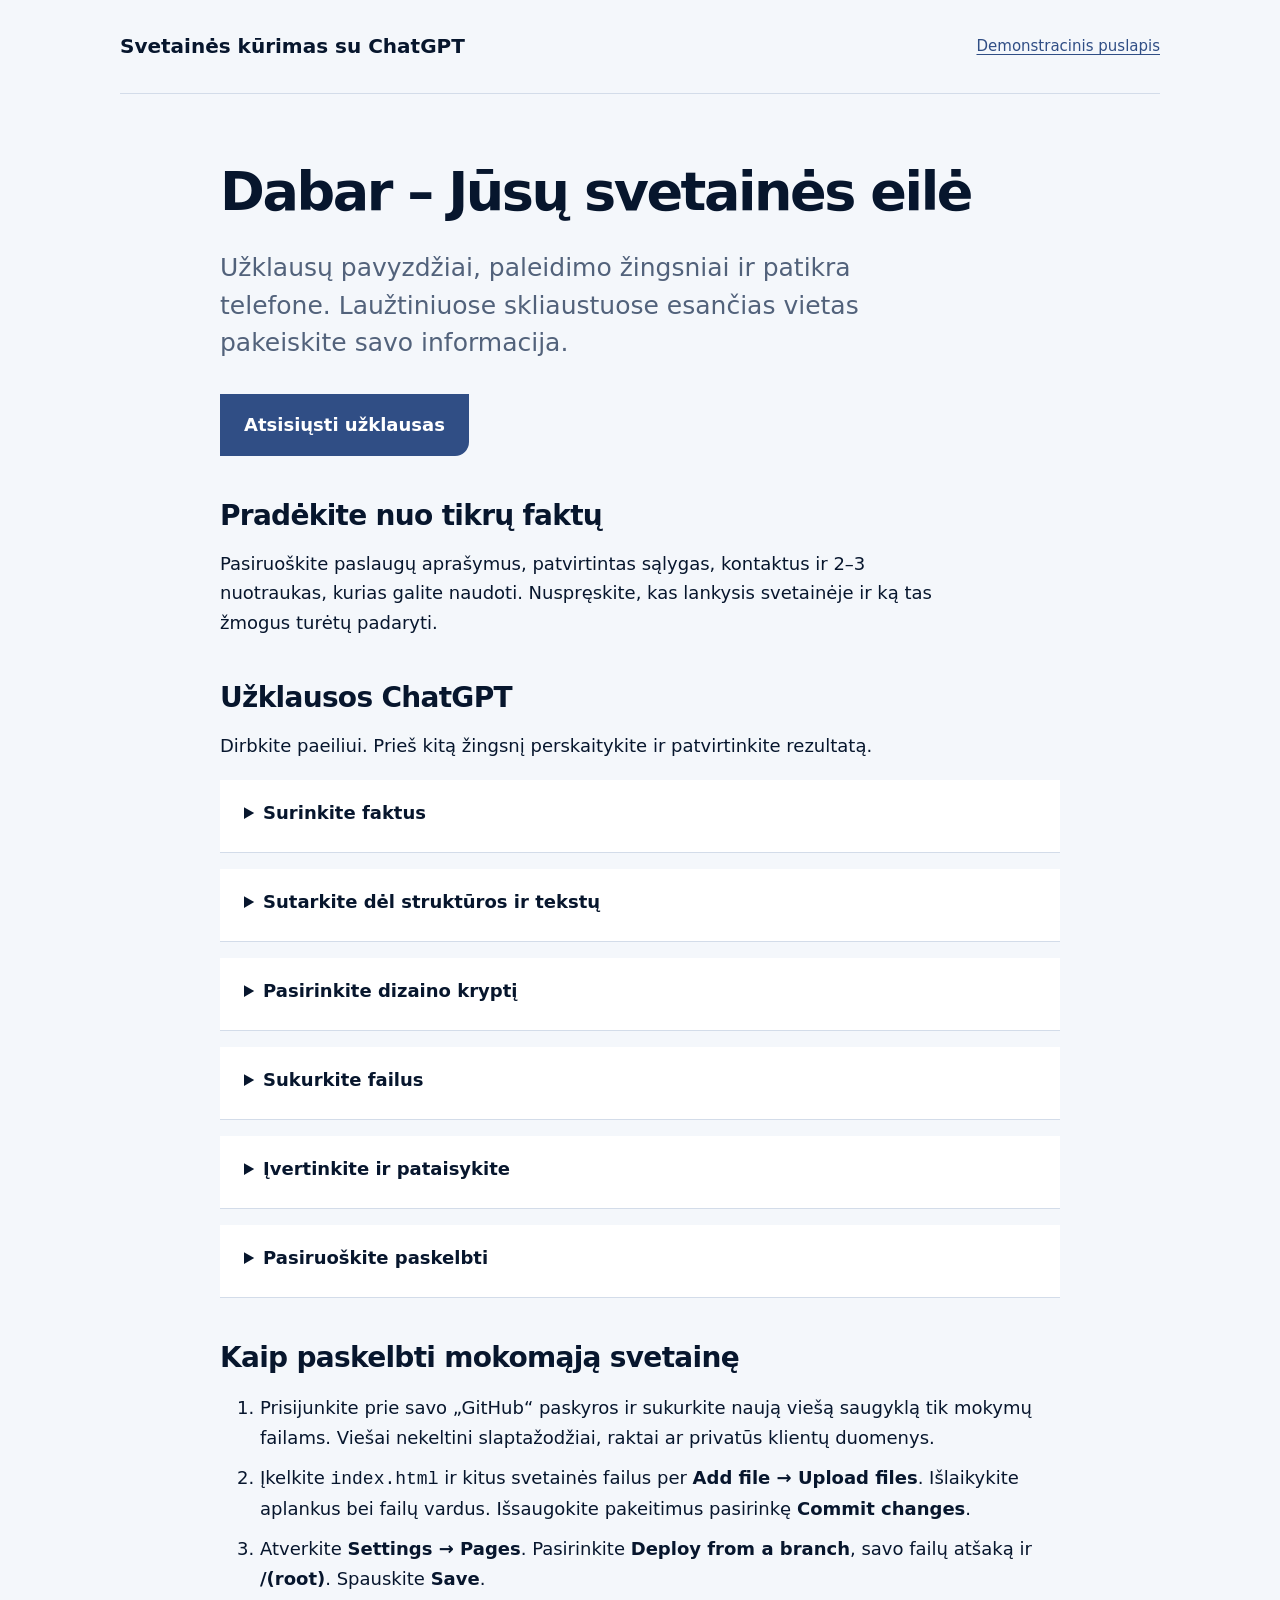
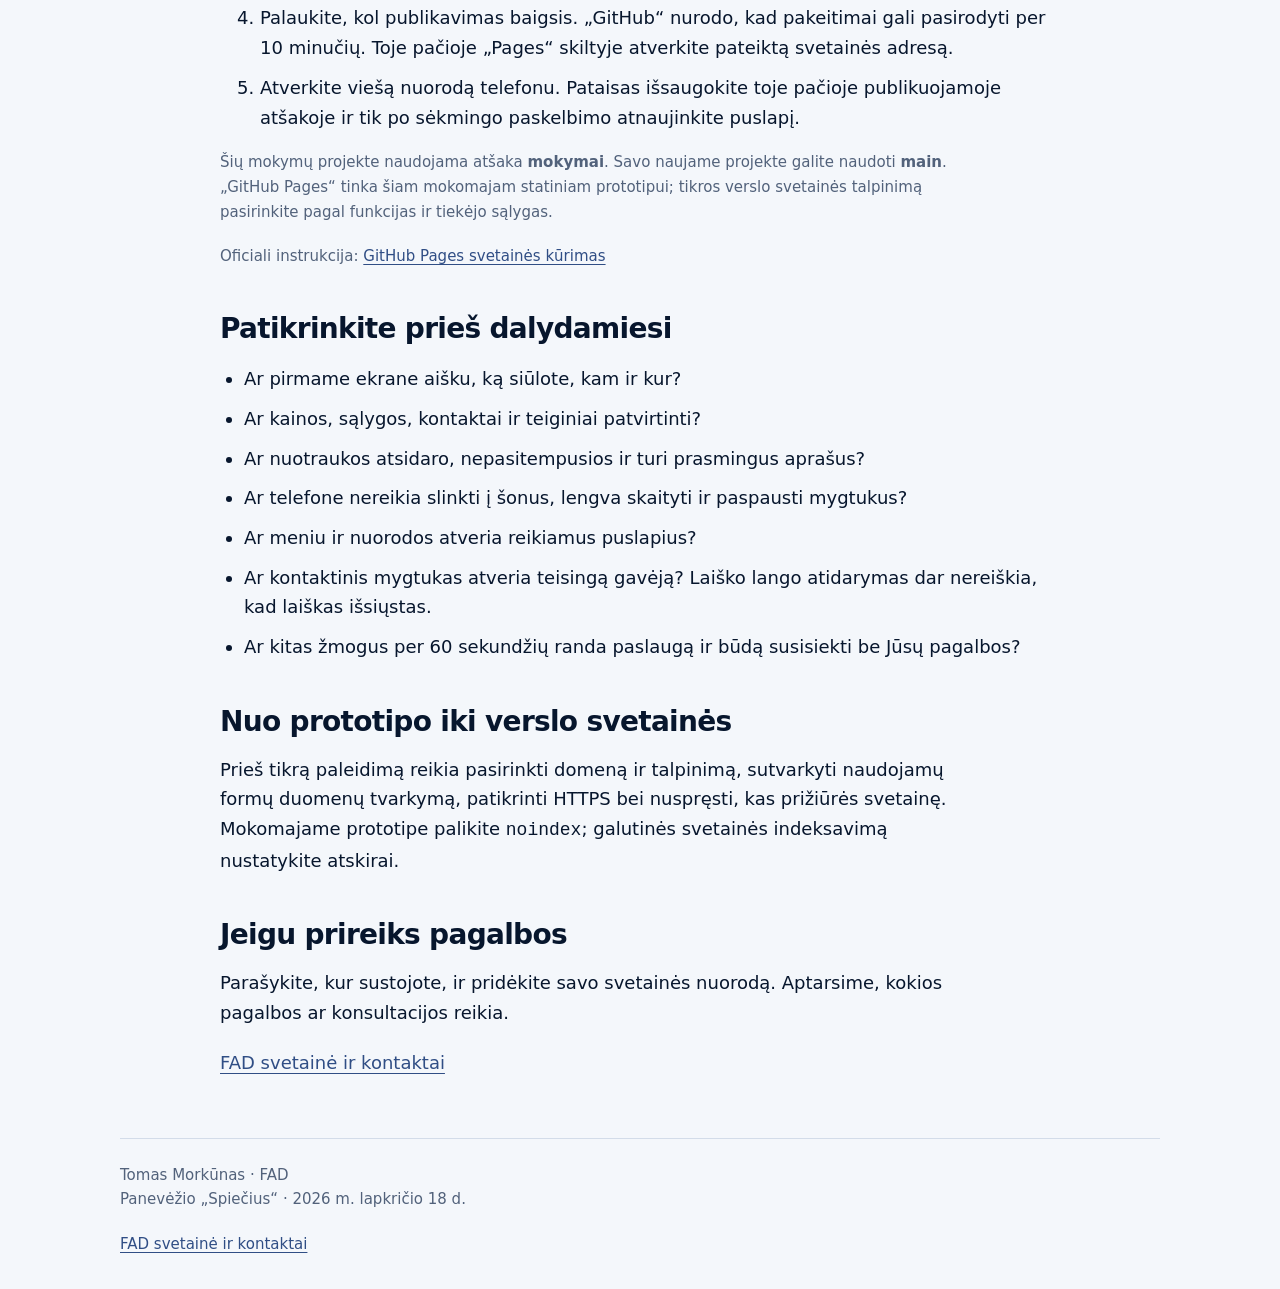
==== medziaga.html @ 21705e59 "Paruošti mokymų pradžios puslapį ir dalyvių paruoštukus" ====
<!doctype html>
<html lang="lt"><head><meta charset="utf-8"><meta name="viewport" content="width=device-width,initial-scale=1"><meta name="robots" content="noindex,nofollow"><title>Instrukcija ir paruoštukai | Svetainė su ChatGPT</title><meta name="description" content="Svetainės kūrimo su ChatGPT mokymų demonstracija ir praktiniai paruoštukai. Tomas Morkūnas, Panevėžio Spiečius, 2026-11-18."><style>:root{color-scheme:light;--ink:#07162d;--blue:#304e85;--muted:#52627b;--paper:#f4f7fb}*{box-sizing:border-box}body{margin:0;color:var(--ink);background:var(--paper);font-family:Inter,system-ui,-apple-system,"Segoe UI",sans-serif;font-size:18px;line-height:1.65}a{color:var(--blue);text-underline-offset:.2em}a:hover{text-decoration-thickness:2px}a:focus-visible,button:focus-visible,summary:focus-visible{outline:3px solid #304e85;outline-offset:5px}header,main,footer{width:min(100% - 40px,1040px);margin:auto}header{padding:30px 0;display:flex;justify-content:space-between;gap:20px;align-items:center;border-bottom:1px solid #d3dce9}header strong{font-size:20px}header a{font-size:15px}main{padding:68px 0 60px}h1{font-size:clamp(38px,6vw,68px);line-height:1.1;letter-spacing:-.045em;max-width:850px;margin:0 0 28px}h2{font-size:28px;line-height:1.25;letter-spacing:-.025em;margin:42px 0 16px}h3{font-size:21px;line-height:1.35}p{max-width:740px;margin:0 0 20px}.lead{font-size:clamp(20px,2.4vw,25px);line-height:1.5;color:var(--muted);max-width:740px}.actions{display:flex;flex-wrap:wrap;gap:16px;align-items:center;margin:32px 0}.button,button{display:inline-block;padding:14px 22px;border:2px solid var(--blue);border-radius:0 0 14px 0;background:var(--blue);color:white;text-decoration:none;font:inherit;font-weight:650;cursor:pointer;min-height:48px}.button:hover,button:hover{background:#233c6b;border-color:#233c6b}.secondary{background:transparent;color:var(--blue)}.secondary:hover{color:white}.note{font-size:15px;color:var(--muted)}.workarea{margin:48px 0 0;padding:28px 32px;background:white;border-radius:24px 0 24px 0}.workarea h2{margin-top:0}.workarea p:last-child{margin-bottom:0}footer{border-top:1px solid #d3dce9;padding:24px 0 36px;font-size:15px;color:var(--muted)}.guide{max-width:840px}.guide h1{font-size:clamp(36px,5vw,54px)}details{background:white;margin:16px 0;padding:18px 24px;border-bottom:1px solid #d3dce9}summary{font-weight:700;cursor:pointer;min-height:36px}details p{margin-top:18px}pre{white-space:pre-wrap;overflow-wrap:anywhere;font:16px/1.65 Inter,system-ui,sans-serif;background:var(--paper);padding:20px;margin-bottom:8px}li{margin-bottom:10px}code{overflow-wrap:anywhere}.checklist{padding-left:24px}nav{display:flex;gap:20px;flex-wrap:wrap}@media(max-width:600px){header{padding:20px 0;align-items:flex-start}header strong{font-size:17px}header a{font-size:14px}main{padding:44px 0}h1{letter-spacing:-.035em}.actions{align-items:stretch;flex-direction:column}.button,button{text-align:center;width:100%}.workarea{padding:24px}details{padding:18px}pre{padding:14px;font-size:15px}}@media print{header,.actions,footer{display:none}body{background:white;color:black}main{padding:0}details{break-inside:avoid}details>*{display:block!important}h1{font-size:28pt}.note{font-size:10pt}}</style></head><body><header><strong>Svetainės kūrimas su ChatGPT</strong><a href="./">Demonstracinis puslapis</a></header><main class="guide"><h1>Dabar – Jūsų svetainės eilė</h1><p class="lead">Užklausų pavyzdžiai, paleidimo žingsniai ir patikra telefone. Laužtiniuose skliaustuose esančias vietas pakeiskite savo informacija.</p><div class="actions"><a class="button" href="paruostukai.txt" download="svetaines-paruostukai.txt">Atsisiųsti užklausas</a></div><h2>Pradėkite nuo tikrų faktų</h2><p>Pasiruoškite paslaugų aprašymus, patvirtintas sąlygas, kontaktus ir 2–3 nuotraukas, kurias galite naudoti. Nuspręskite, kas lankysis svetainėje ir ką tas žmogus turėtų padaryti.</p><h2>Užklausos ChatGPT</h2><p>Dirbkite paeiliui. Prieš kitą žingsnį perskaitykite ir patvirtinkite rezultatą.</p><details><summary>Surinkite faktus</summary><pre>Padėk paruošti svetainę mano verslui. Veikla: [įrašykite]. Lankytojas: [kas ieško ir ko jam reikia]. Norimas veiksmas: [užklausa, skambutis ar kitas veiksmas]. Pridedu turimą informaciją ir nuotraukas.
Pirmiausia susistemink patvirtintus faktus, trūkstamą informaciją ir klausimus man. Nekurk kainų, atsiliepimų, skaičių ar paslaugų, kurių nepatvirtinau. Kol kas nekoduok.</pre></details><details><summary>Sutarkite dėl struktūros ir tekstų</summary><pre>Pagal patvirtintus faktus pasiūlyk [vieno arba dviejų] puslapių struktūrą. Kiekvienam blokui parašyk, į kokį lankytojo klausimą jis atsako. Paruošk trumpas antraštes, aprašymus ir vieną aiškų pagrindinį veiksmą. Atskirai surašyk, ką turiu patikslinti. Kol kas nekoduok.</pre></details><details><summary>Pasirinkite dizaino kryptį</summary><pre>Pasiūlyk dvi aiškiai skirtingas dizaino kryptis pagal patvirtintą turinį ir mano nuotraukas. Aprašyk šriftą, spalvas, pirmą ekraną ir vaizdą telefone. Venk dekoratyvių 01/02/03, bereikalingų užrašų virš antraščių, kapsulių, rodyklių mygtukuose ir vienodų kortelių. Numeruok tik tikrą veiksmų seką. Pasiūlyk, kuri kryptis labiau tinka lankytojui, ir paaiškink kodėl. Kol kas nekoduok.</pre></details><details><summary>Sukurkite failus</summary><pre>Dizaino kryptį [A arba B] patvirtinu. Sukurk svetainę lietuviškai pagal patvirtintus faktus, tekstus ir dizainą. Naudok paprastą HTML, CSS ir tik būtiną JavaScript, be React, npm ar surinkimo įrankių.
Pateik index.html [ir sales.html, jei reikia antro puslapio]. Stilius laikyk HTML viduje, nuotraukas – images aplanke. Naudok santykines nuorodas, kad svetainė veiktų ir GitHub Pages projekto poaplankyje. Išlaikyk nuotraukų proporcijas, įdėk prasmingus alt tekstus ir mobilų išdėstymą.
Kontaktui naudok tik mano patvirtintą el. pašto adresą arba telefoną. Jei nėra veikiančios formos apdorojimo paslaugos, nedėk tariamai veikiančios formos. Tai mokomasis prototipas: pridėk noindex žymą. Pateik visus reikalingus failus.</pre></details><details><summary>Įvertinkite ir pataisykite</summary><pre>Įvertink svetainę mano kliento akimis. Nurodyk, ką iš tikrųjų galėjai peržiūrėti ar patikrinti. Įvertink pasiūlymo aiškumą, teksto skaitomumą, tikrus pasitikėjimo įrodymus, kontaktą ir vaizdą telefone. Pateik iki 3 svarbiausių pataisų, paaiškink, kodėl jų reikia. Mano pastabos: [įrašykite].
Patvirtinta pataisa: [konkreti vieta ir pakeitimas]. Pakeisk tik ją, išsaugok likusį patvirtintą turinį. Parašyk, kaip rezultatą patikrinti.</pre></details><details><summary>Pasiruoškite paskelbti</summary><pre>Patikrink paruoštų failų struktūrą prieš GitHub Pages publikavimą: index.html turi būti šaknyje, keliai turi būti santykiniai, failų vardų didžiosios ir mažosios raidės turi sutapti. Išvardyk, kuriuos failus įkelti ir ką patikrinti viešu adresu. Nerašyk, kad publikavimas pavyko, jei jo negalėjai patikrinti.</pre></details><h2>Kaip paskelbti mokomąją svetainę</h2><ol><li>Prisijunkite prie savo „GitHub“ paskyros ir sukurkite naują viešą saugyklą tik mokymų failams. Viešai nekeltini slaptažodžiai, raktai ar privatūs klientų duomenys.</li><li>Įkelkite <code>index.html</code> ir kitus svetainės failus per <strong>Add file → Upload files</strong>. Išlaikykite aplankus bei failų vardus. Išsaugokite pakeitimus pasirinkę <strong>Commit changes</strong>.</li><li>Atverkite <strong>Settings → Pages</strong>. Pasirinkite <strong>Deploy from a branch</strong>, savo failų atšaką ir <strong>/(root)</strong>. Spauskite <strong>Save</strong>.</li><li>Palaukite, kol publikavimas baigsis. „GitHub“ nurodo, kad pakeitimai gali pasirodyti per 10 minučių. Toje pačioje „Pages“ skiltyje atverkite pateiktą svetainės adresą.</li><li>Atverkite viešą nuorodą telefonu. Pataisas išsaugokite toje pačioje publikuojamoje atšakoje ir tik po sėkmingo paskelbimo atnaujinkite puslapį.</li></ol><p class="note">Šių mokymų projekte naudojama atšaka <strong>mokymai</strong>. Savo naujame projekte galite naudoti <strong>main</strong>. „GitHub Pages“ tinka šiam mokomajam statiniam prototipui; tikros verslo svetainės talpinimą pasirinkite pagal funkcijas ir tiekėjo sąlygas.</p><p class="note">Oficiali instrukcija: <a href="https://docs.github.com/en/pages/getting-started-with-github-pages/creating-a-github-pages-site">GitHub Pages svetainės kūrimas</a></p><h2>Patikrinkite prieš dalydamiesi</h2><ul class="checklist"><li>Ar pirmame ekrane aišku, ką siūlote, kam ir kur?</li><li>Ar kainos, sąlygos, kontaktai ir teiginiai patvirtinti?</li><li>Ar nuotraukos atsidaro, nepasitempusios ir turi prasmingus aprašus?</li><li>Ar telefone nereikia slinkti į šonus, lengva skaityti ir paspausti mygtukus?</li><li>Ar meniu ir nuorodos atveria reikiamus puslapius?</li><li>Ar kontaktinis mygtukas atveria teisingą gavėją? Laiško lango atidarymas dar nereiškia, kad laiškas išsiųstas.</li><li>Ar kitas žmogus per 60 sekundžių randa paslaugą ir būdą susisiekti be Jūsų pagalbos?</li></ul><h2>Nuo prototipo iki verslo svetainės</h2><p>Prieš tikrą paleidimą reikia pasirinkti domeną ir talpinimą, sutvarkyti naudojamų formų duomenų tvarkymą, patikrinti HTTPS bei nuspręsti, kas prižiūrės svetainę. Mokomajame prototipe palikite <code>noindex</code>; galutinės svetainės indeksavimą nustatykite atskirai.</p><h2>Jeigu prireiks pagalbos</h2><p>Parašykite, kur sustojote, ir pridėkite savo svetainės nuorodą. Aptarsime, kokios pagalbos ar konsultacijos reikia.</p><a href="https://www.fad.lt/">FAD svetainė ir kontaktai</a></main><footer><p>Tomas Morkūnas · FAD<br>Panevėžio „Spiečius“ · 2026 m. lapkričio 18 d.</p><a href="https://www.fad.lt/">FAD svetainė ir kontaktai</a></footer></body></html>
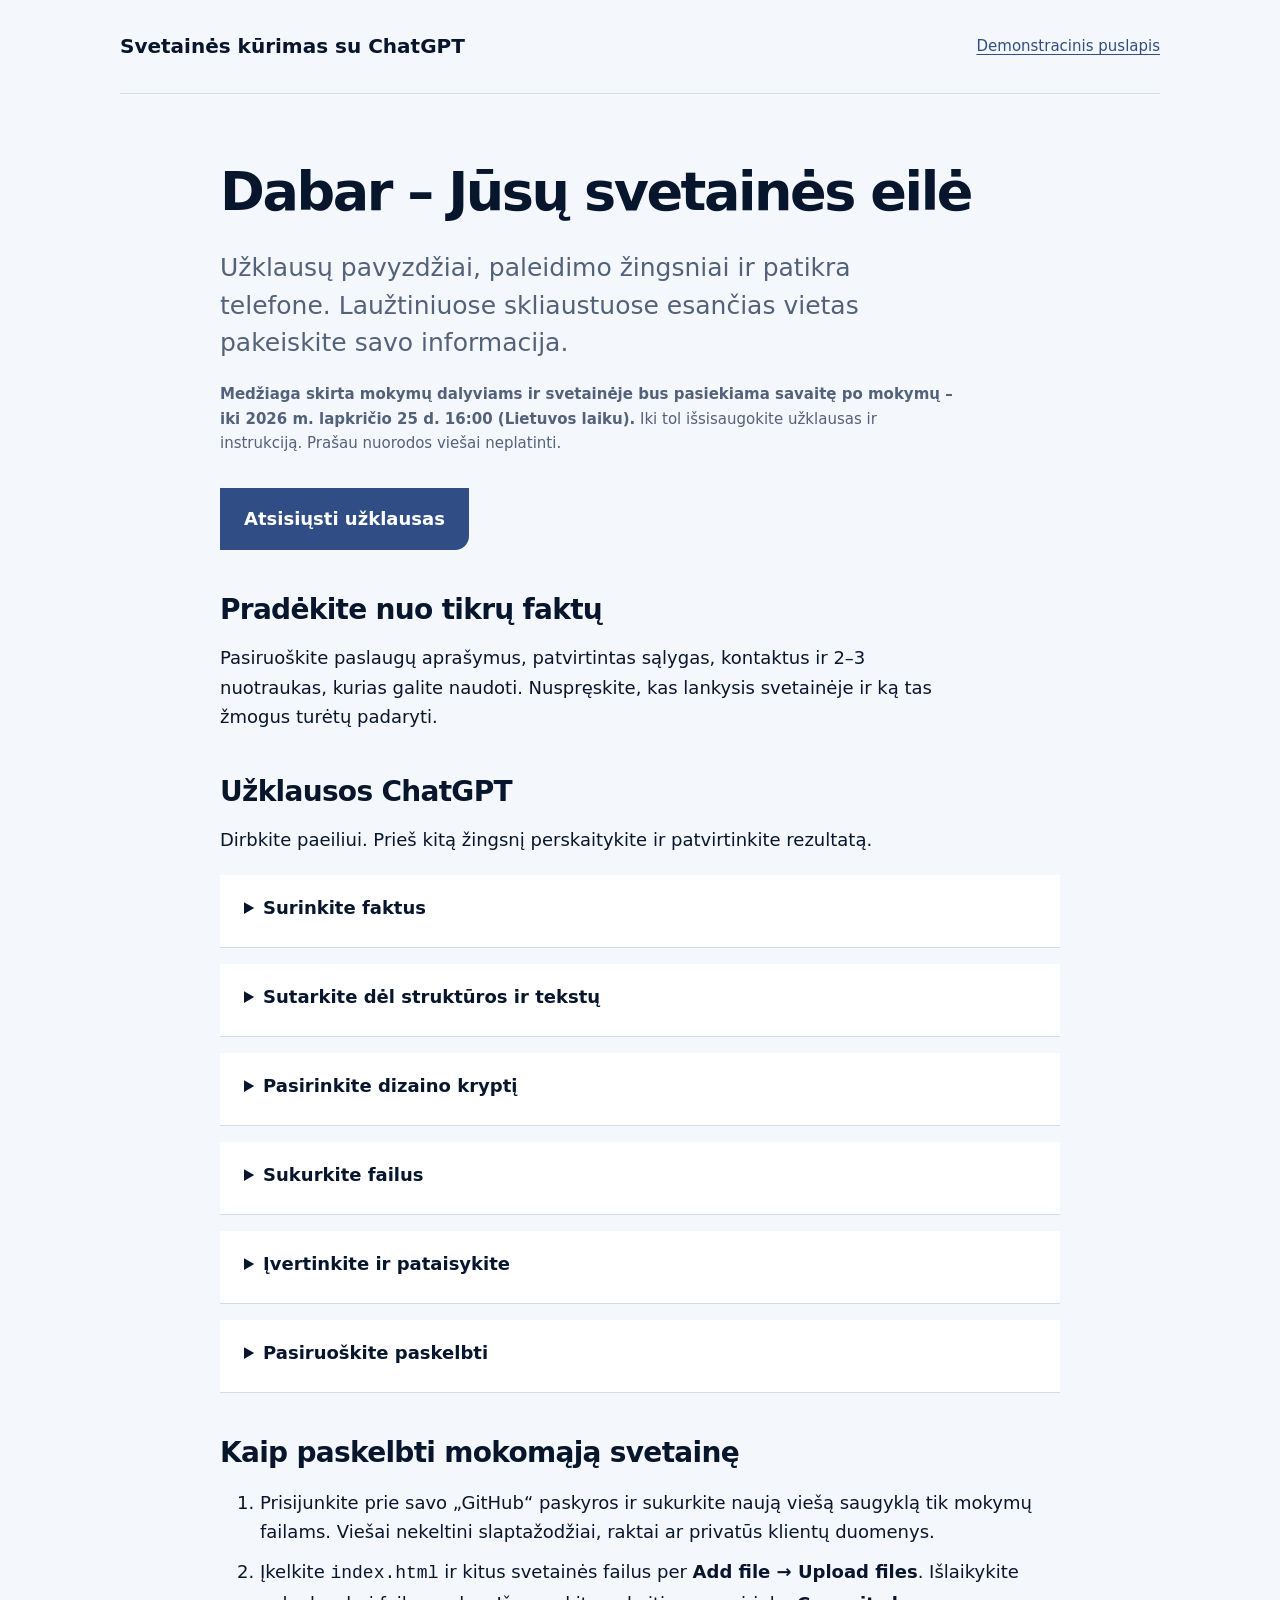
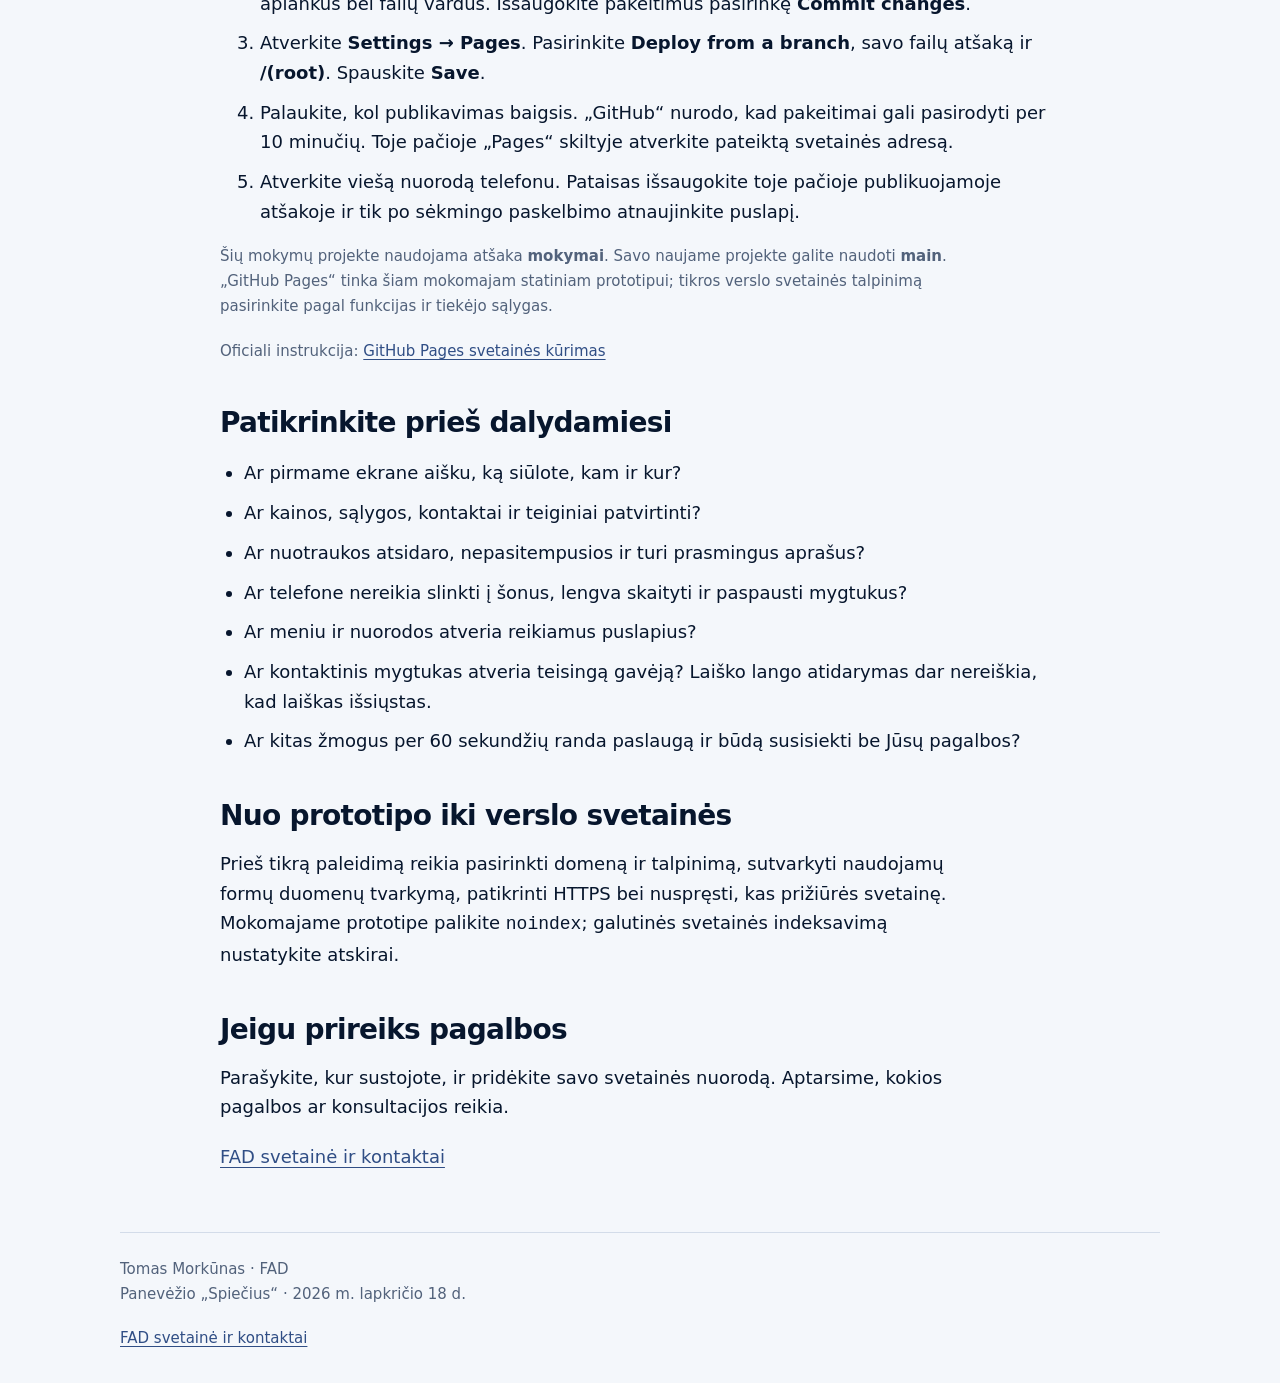
==== commit 27e73b23: "Paslėpti medžiagos nuorodas ir nurodyti savaitės pasiekiamumo terminą" ====
--- a/medziaga.html
+++ b/medziaga.html
@@ -1,5 +1,5 @@
 <!doctype html>
-<html lang="lt"><head><meta charset="utf-8"><meta name="viewport" content="width=device-width,initial-scale=1"><meta name="robots" content="noindex,nofollow"><title>Instrukcija ir paruoštukai | Svetainė su ChatGPT</title><meta name="description" content="Svetainės kūrimo su ChatGPT mokymų demonstracija ir praktiniai paruoštukai. Tomas Morkūnas, Panevėžio Spiečius, 2026-11-18."><style>:root{color-scheme:light;--ink:#07162d;--blue:#304e85;--muted:#52627b;--paper:#f4f7fb}*{box-sizing:border-box}body{margin:0;color:var(--ink);background:var(--paper);font-family:Inter,system-ui,-apple-system,"Segoe UI",sans-serif;font-size:18px;line-height:1.65}a{color:var(--blue);text-underline-offset:.2em}a:hover{text-decoration-thickness:2px}a:focus-visible,button:focus-visible,summary:focus-visible{outline:3px solid #304e85;outline-offset:5px}header,main,footer{width:min(100% - 40px,1040px);margin:auto}header{padding:30px 0;display:flex;justify-content:space-between;gap:20px;align-items:center;border-bottom:1px solid #d3dce9}header strong{font-size:20px}header a{font-size:15px}main{padding:68px 0 60px}h1{font-size:clamp(38px,6vw,68px);line-height:1.1;letter-spacing:-.045em;max-width:850px;margin:0 0 28px}h2{font-size:28px;line-height:1.25;letter-spacing:-.025em;margin:42px 0 16px}h3{font-size:21px;line-height:1.35}p{max-width:740px;margin:0 0 20px}.lead{font-size:clamp(20px,2.4vw,25px);line-height:1.5;color:var(--muted);max-width:740px}.actions{display:flex;flex-wrap:wrap;gap:16px;align-items:center;margin:32px 0}.button,button{display:inline-block;padding:14px 22px;border:2px solid var(--blue);border-radius:0 0 14px 0;background:var(--blue);color:white;text-decoration:none;font:inherit;font-weight:650;cursor:pointer;min-height:48px}.button:hover,button:hover{background:#233c6b;border-color:#233c6b}.secondary{background:transparent;color:var(--blue)}.secondary:hover{color:white}.note{font-size:15px;color:var(--muted)}.workarea{margin:48px 0 0;padding:28px 32px;background:white;border-radius:24px 0 24px 0}.workarea h2{margin-top:0}.workarea p:last-child{margin-bottom:0}footer{border-top:1px solid #d3dce9;padding:24px 0 36px;font-size:15px;color:var(--muted)}.guide{max-width:840px}.guide h1{font-size:clamp(36px,5vw,54px)}details{background:white;margin:16px 0;padding:18px 24px;border-bottom:1px solid #d3dce9}summary{font-weight:700;cursor:pointer;min-height:36px}details p{margin-top:18px}pre{white-space:pre-wrap;overflow-wrap:anywhere;font:16px/1.65 Inter,system-ui,sans-serif;background:var(--paper);padding:20px;margin-bottom:8px}li{margin-bottom:10px}code{overflow-wrap:anywhere}.checklist{padding-left:24px}nav{display:flex;gap:20px;flex-wrap:wrap}@media(max-width:600px){header{padding:20px 0;align-items:flex-start}header strong{font-size:17px}header a{font-size:14px}main{padding:44px 0}h1{letter-spacing:-.035em}.actions{align-items:stretch;flex-direction:column}.button,button{text-align:center;width:100%}.workarea{padding:24px}details{padding:18px}pre{padding:14px;font-size:15px}}@media print{header,.actions,footer{display:none}body{background:white;color:black}main{padding:0}details{break-inside:avoid}details>*{display:block!important}h1{font-size:28pt}.note{font-size:10pt}}</style></head><body><header><strong>Svetainės kūrimas su ChatGPT</strong><a href="./">Demonstracinis puslapis</a></header><main class="guide"><h1>Dabar – Jūsų svetainės eilė</h1><p class="lead">Užklausų pavyzdžiai, paleidimo žingsniai ir patikra telefone. Laužtiniuose skliaustuose esančias vietas pakeiskite savo informacija.</p><div class="actions"><a class="button" href="paruostukai.txt" download="svetaines-paruostukai.txt">Atsisiųsti užklausas</a></div><h2>Pradėkite nuo tikrų faktų</h2><p>Pasiruoškite paslaugų aprašymus, patvirtintas sąlygas, kontaktus ir 2–3 nuotraukas, kurias galite naudoti. Nuspręskite, kas lankysis svetainėje ir ką tas žmogus turėtų padaryti.</p><h2>Užklausos ChatGPT</h2><p>Dirbkite paeiliui. Prieš kitą žingsnį perskaitykite ir patvirtinkite rezultatą.</p><details><summary>Surinkite faktus</summary><pre>Padėk paruošti svetainę mano verslui. Veikla: [įrašykite]. Lankytojas: [kas ieško ir ko jam reikia]. Norimas veiksmas: [užklausa, skambutis ar kitas veiksmas]. Pridedu turimą informaciją ir nuotraukas.
+<html lang="lt"><head><meta charset="utf-8"><meta name="viewport" content="width=device-width,initial-scale=1"><meta name="robots" content="noindex,nofollow"><title>Instrukcija ir paruoštukai | Svetainė su ChatGPT</title><meta name="description" content="Svetainės kūrimo su ChatGPT mokymų demonstracija ir praktiniai paruoštukai. Tomas Morkūnas, Panevėžio Spiečius, 2026-11-18."><style>:root{color-scheme:light;--ink:#07162d;--blue:#304e85;--muted:#52627b;--paper:#f4f7fb}*{box-sizing:border-box}body{margin:0;color:var(--ink);background:var(--paper);font-family:Inter,system-ui,-apple-system,"Segoe UI",sans-serif;font-size:18px;line-height:1.65}a{color:var(--blue);text-underline-offset:.2em}a:hover{text-decoration-thickness:2px}a:focus-visible,button:focus-visible,summary:focus-visible{outline:3px solid #304e85;outline-offset:5px}header,main,footer{width:min(100% - 40px,1040px);margin:auto}header{padding:30px 0;display:flex;justify-content:space-between;gap:20px;align-items:center;border-bottom:1px solid #d3dce9}header strong{font-size:20px}header a{font-size:15px}main{padding:68px 0 60px}h1{font-size:clamp(38px,6vw,68px);line-height:1.1;letter-spacing:-.045em;max-width:850px;margin:0 0 28px}h2{font-size:28px;line-height:1.25;letter-spacing:-.025em;margin:42px 0 16px}h3{font-size:21px;line-height:1.35}p{max-width:740px;margin:0 0 20px}.lead{font-size:clamp(20px,2.4vw,25px);line-height:1.5;color:var(--muted);max-width:740px}.actions{display:flex;flex-wrap:wrap;gap:16px;align-items:center;margin:32px 0}.button,button{display:inline-block;padding:14px 22px;border:2px solid var(--blue);border-radius:0 0 14px 0;background:var(--blue);color:white;text-decoration:none;font:inherit;font-weight:650;cursor:pointer;min-height:48px}.button:hover,button:hover{background:#233c6b;border-color:#233c6b}.secondary{background:transparent;color:var(--blue)}.secondary:hover{color:white}.note{font-size:15px;color:var(--muted)}.workarea{margin:48px 0 0;padding:28px 32px;background:white;border-radius:24px 0 24px 0}.workarea h2{margin-top:0}.workarea p:last-child{margin-bottom:0}footer{border-top:1px solid #d3dce9;padding:24px 0 36px;font-size:15px;color:var(--muted)}.guide{max-width:840px}.guide h1{font-size:clamp(36px,5vw,54px)}details{background:white;margin:16px 0;padding:18px 24px;border-bottom:1px solid #d3dce9}summary{font-weight:700;cursor:pointer;min-height:36px}details p{margin-top:18px}pre{white-space:pre-wrap;overflow-wrap:anywhere;font:16px/1.65 Inter,system-ui,sans-serif;background:var(--paper);padding:20px;margin-bottom:8px}li{margin-bottom:10px}code{overflow-wrap:anywhere}.checklist{padding-left:24px}nav{display:flex;gap:20px;flex-wrap:wrap}@media(max-width:600px){header{padding:20px 0;align-items:flex-start}header strong{font-size:17px}header a{font-size:14px}main{padding:44px 0}h1{letter-spacing:-.035em}.actions{align-items:stretch;flex-direction:column}.button,button{text-align:center;width:100%}.workarea{padding:24px}details{padding:18px}pre{padding:14px;font-size:15px}}@media print{header,.actions,footer{display:none}body{background:white;color:black}main{padding:0}details{break-inside:avoid}details>*{display:block!important}h1{font-size:28pt}.note{font-size:10pt}}</style></head><body><header><strong>Svetainės kūrimas su ChatGPT</strong><a href="./">Demonstracinis puslapis</a></header><main class="guide"><h1>Dabar – Jūsų svetainės eilė</h1><p class="lead">Užklausų pavyzdžiai, paleidimo žingsniai ir patikra telefone. Laužtiniuose skliaustuose esančias vietas pakeiskite savo informacija.</p><p class="note"><strong>Medžiaga skirta mokymų dalyviams ir svetainėje bus pasiekiama savaitę po mokymų – iki 2026 m. lapkričio 25 d. 16:00 (Lietuvos laiku).</strong> Iki tol išsisaugokite užklausas ir instrukciją. Prašau nuorodos viešai neplatinti.</p><div class="actions"><a class="button" href="paruostukai.txt" download="svetaines-paruostukai.txt">Atsisiųsti užklausas</a></div><h2>Pradėkite nuo tikrų faktų</h2><p>Pasiruoškite paslaugų aprašymus, patvirtintas sąlygas, kontaktus ir 2–3 nuotraukas, kurias galite naudoti. Nuspręskite, kas lankysis svetainėje ir ką tas žmogus turėtų padaryti.</p><h2>Užklausos ChatGPT</h2><p>Dirbkite paeiliui. Prieš kitą žingsnį perskaitykite ir patvirtinkite rezultatą.</p><details><summary>Surinkite faktus</summary><pre>Padėk paruošti svetainę mano verslui. Veikla: [įrašykite]. Lankytojas: [kas ieško ir ko jam reikia]. Norimas veiksmas: [užklausa, skambutis ar kitas veiksmas]. Pridedu turimą informaciją ir nuotraukas.
 Pirmiausia susistemink patvirtintus faktus, trūkstamą informaciją ir klausimus man. Nekurk kainų, atsiliepimų, skaičių ar paslaugų, kurių nepatvirtinau. Kol kas nekoduok.</pre></details><details><summary>Sutarkite dėl struktūros ir tekstų</summary><pre>Pagal patvirtintus faktus pasiūlyk [vieno arba dviejų] puslapių struktūrą. Kiekvienam blokui parašyk, į kokį lankytojo klausimą jis atsako. Paruošk trumpas antraštes, aprašymus ir vieną aiškų pagrindinį veiksmą. Atskirai surašyk, ką turiu patikslinti. Kol kas nekoduok.</pre></details><details><summary>Pasirinkite dizaino kryptį</summary><pre>Pasiūlyk dvi aiškiai skirtingas dizaino kryptis pagal patvirtintą turinį ir mano nuotraukas. Aprašyk šriftą, spalvas, pirmą ekraną ir vaizdą telefone. Venk dekoratyvių 01/02/03, bereikalingų užrašų virš antraščių, kapsulių, rodyklių mygtukuose ir vienodų kortelių. Numeruok tik tikrą veiksmų seką. Pasiūlyk, kuri kryptis labiau tinka lankytojui, ir paaiškink kodėl. Kol kas nekoduok.</pre></details><details><summary>Sukurkite failus</summary><pre>Dizaino kryptį [A arba B] patvirtinu. Sukurk svetainę lietuviškai pagal patvirtintus faktus, tekstus ir dizainą. Naudok paprastą HTML, CSS ir tik būtiną JavaScript, be React, npm ar surinkimo įrankių.
 Pateik index.html [ir sales.html, jei reikia antro puslapio]. Stilius laikyk HTML viduje, nuotraukas – images aplanke. Naudok santykines nuorodas, kad svetainė veiktų ir GitHub Pages projekto poaplankyje. Išlaikyk nuotraukų proporcijas, įdėk prasmingus alt tekstus ir mobilų išdėstymą.
 Kontaktui naudok tik mano patvirtintą el. pašto adresą arba telefoną. Jei nėra veikiančios formos apdorojimo paslaugos, nedėk tariamai veikiančios formos. Tai mokomasis prototipas: pridėk noindex žymą. Pateik visus reikalingus failus.</pre></details><details><summary>Įvertinkite ir pataisykite</summary><pre>Įvertink svetainę mano kliento akimis. Nurodyk, ką iš tikrųjų galėjai peržiūrėti ar patikrinti. Įvertink pasiūlymo aiškumą, teksto skaitomumą, tikrus pasitikėjimo įrodymus, kontaktą ir vaizdą telefone. Pateik iki 3 svarbiausių pataisų, paaiškink, kodėl jų reikia. Mano pastabos: [įrašykite].
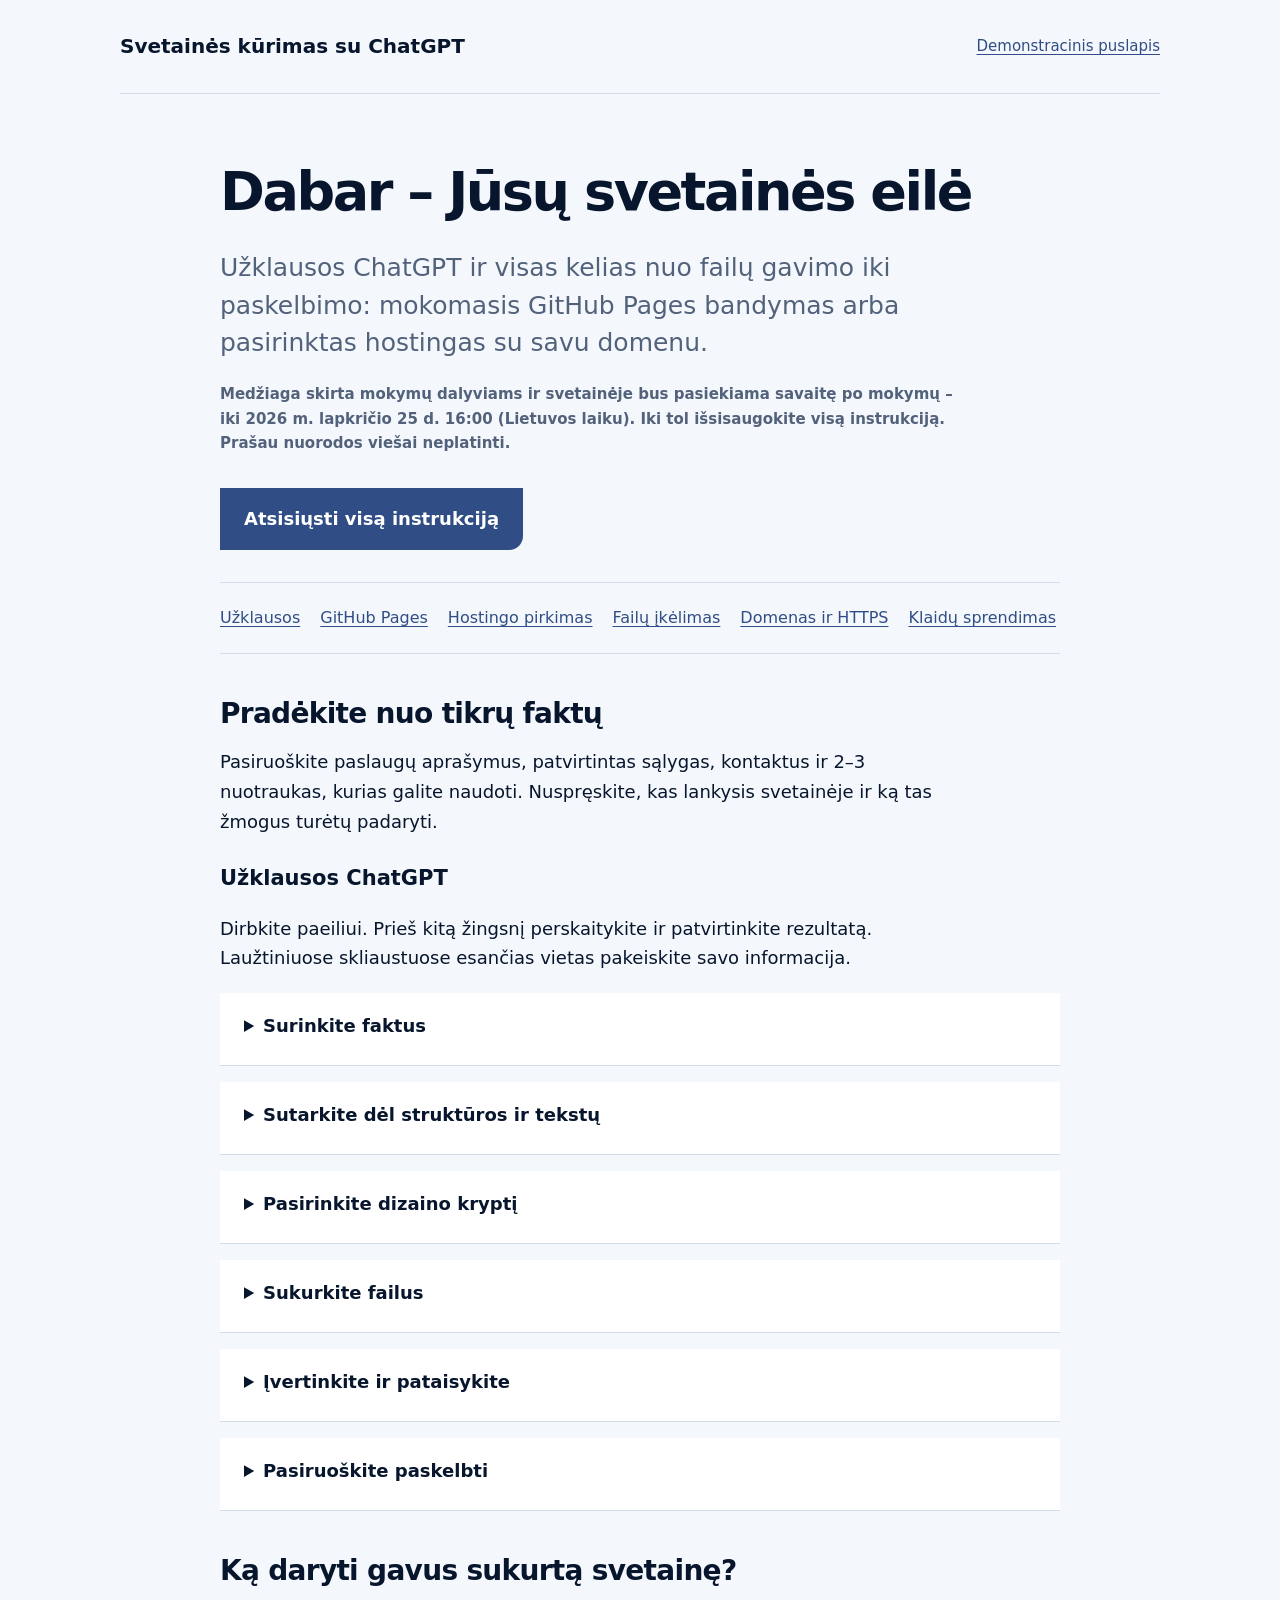
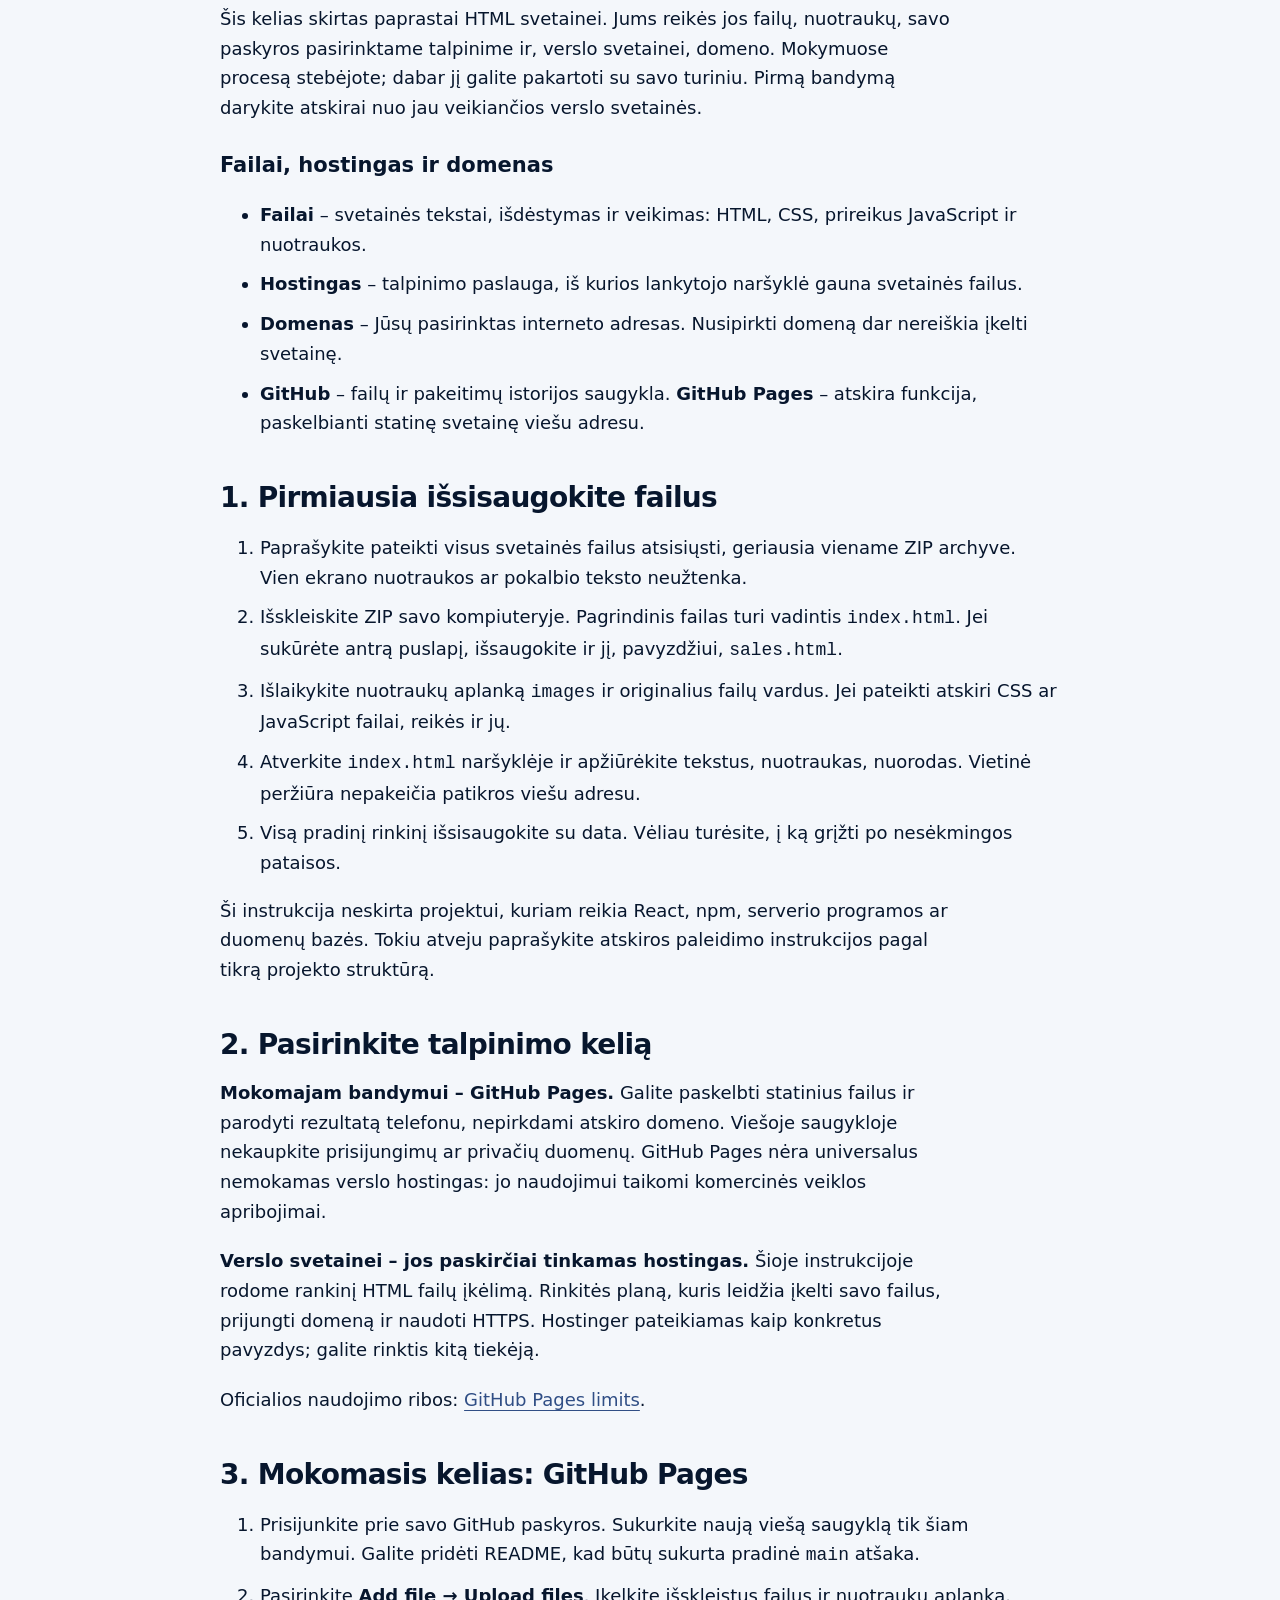
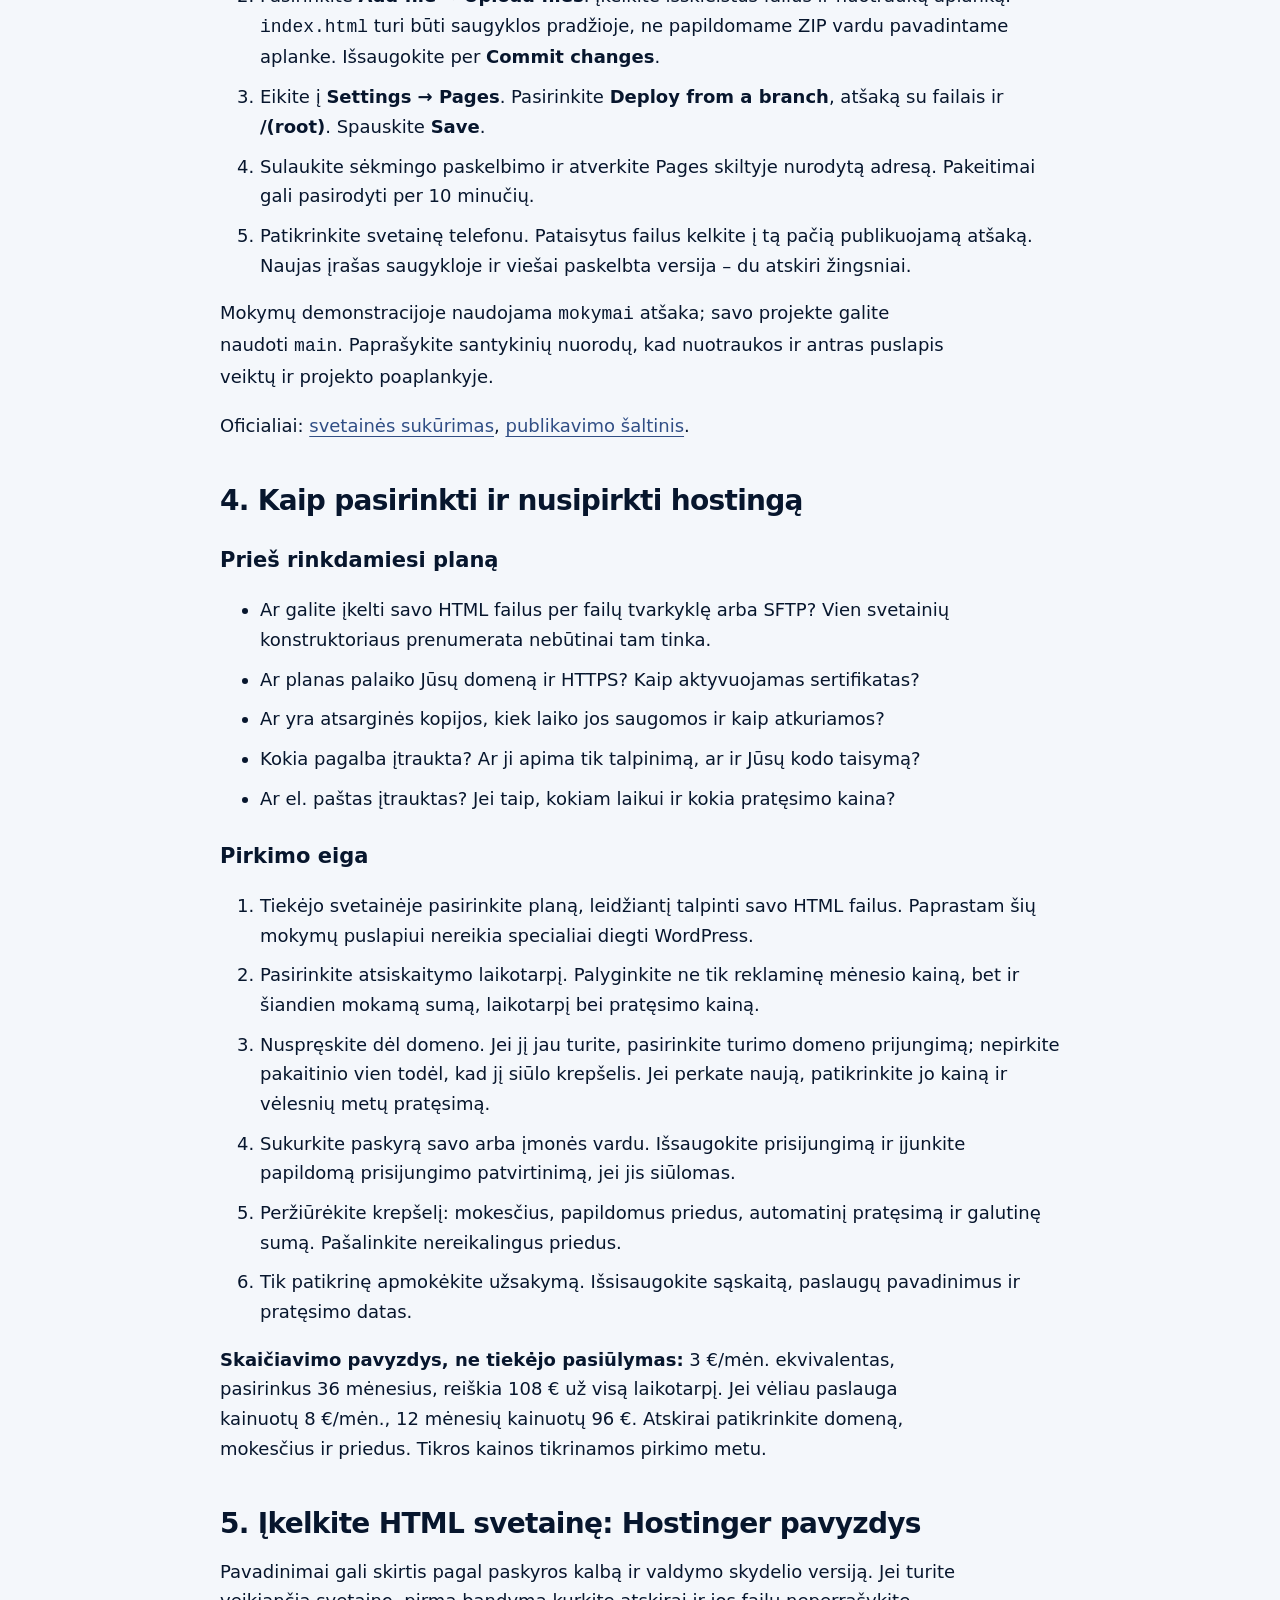
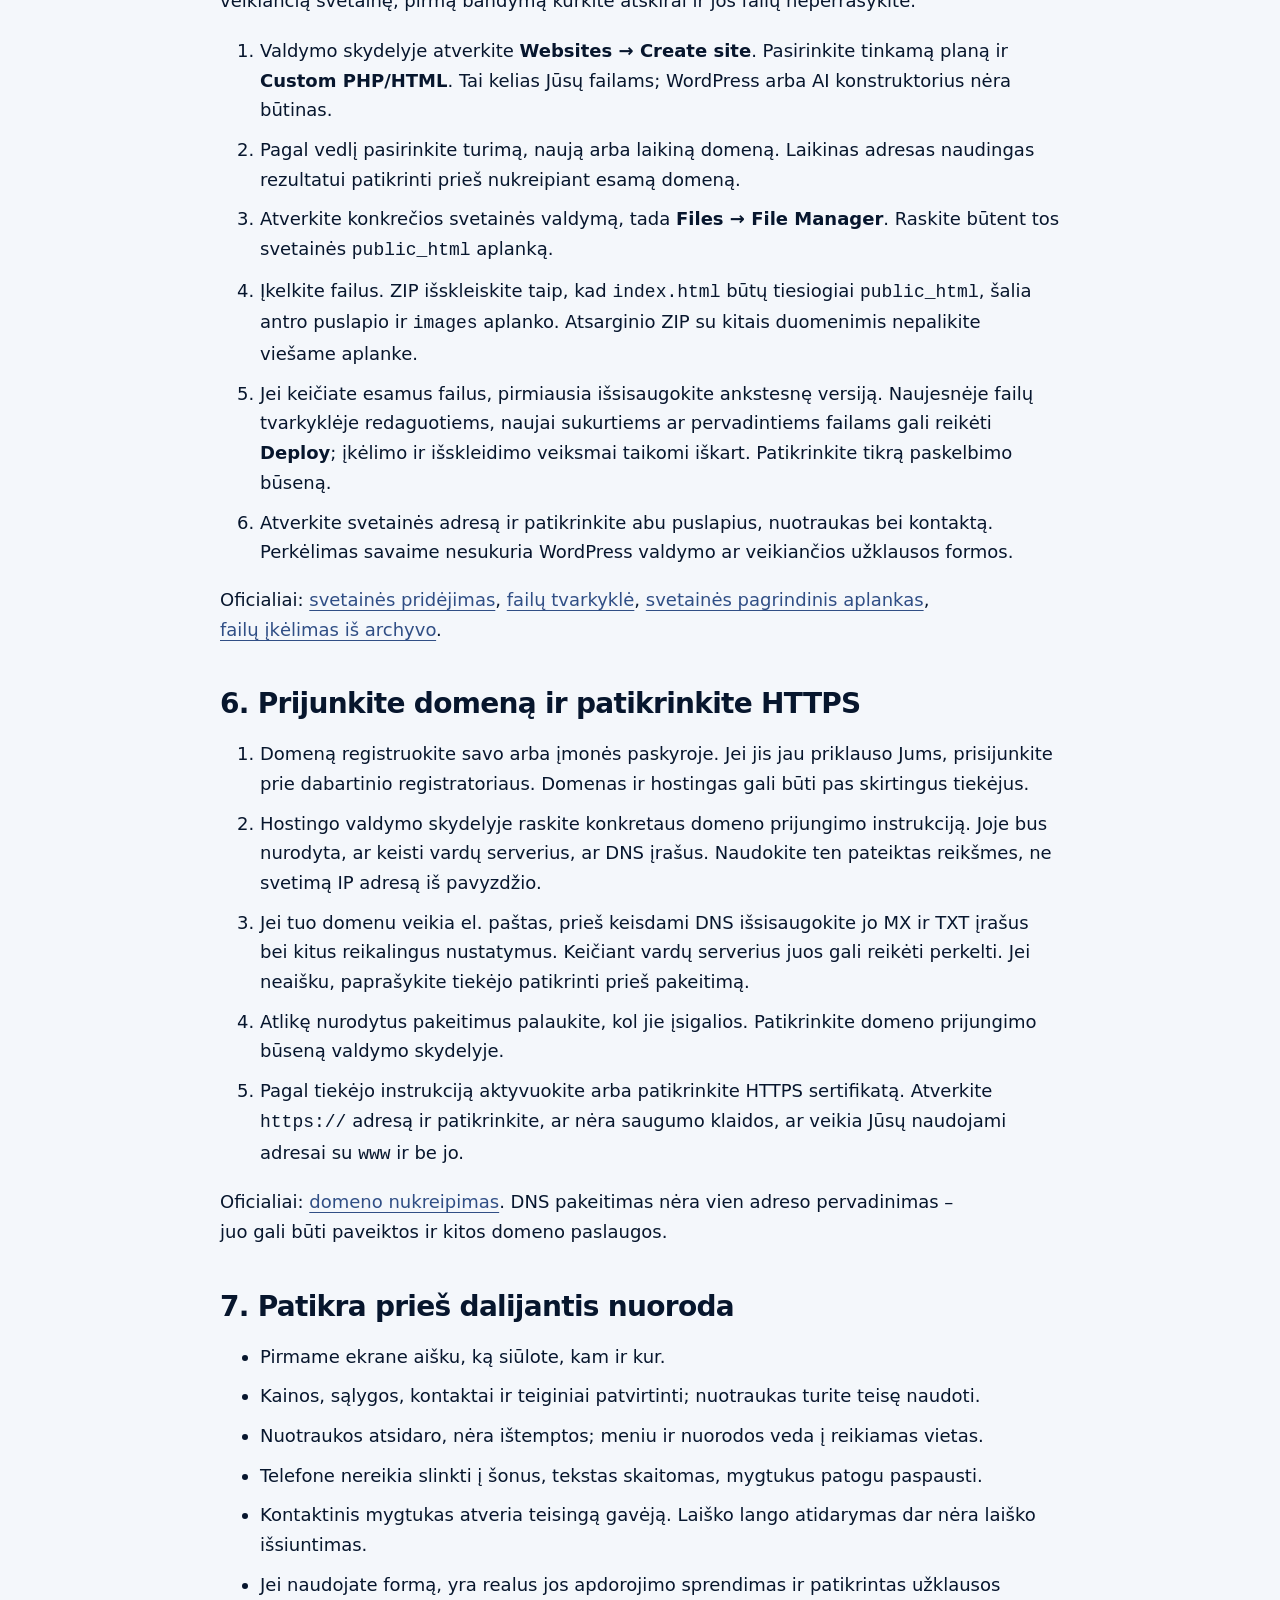
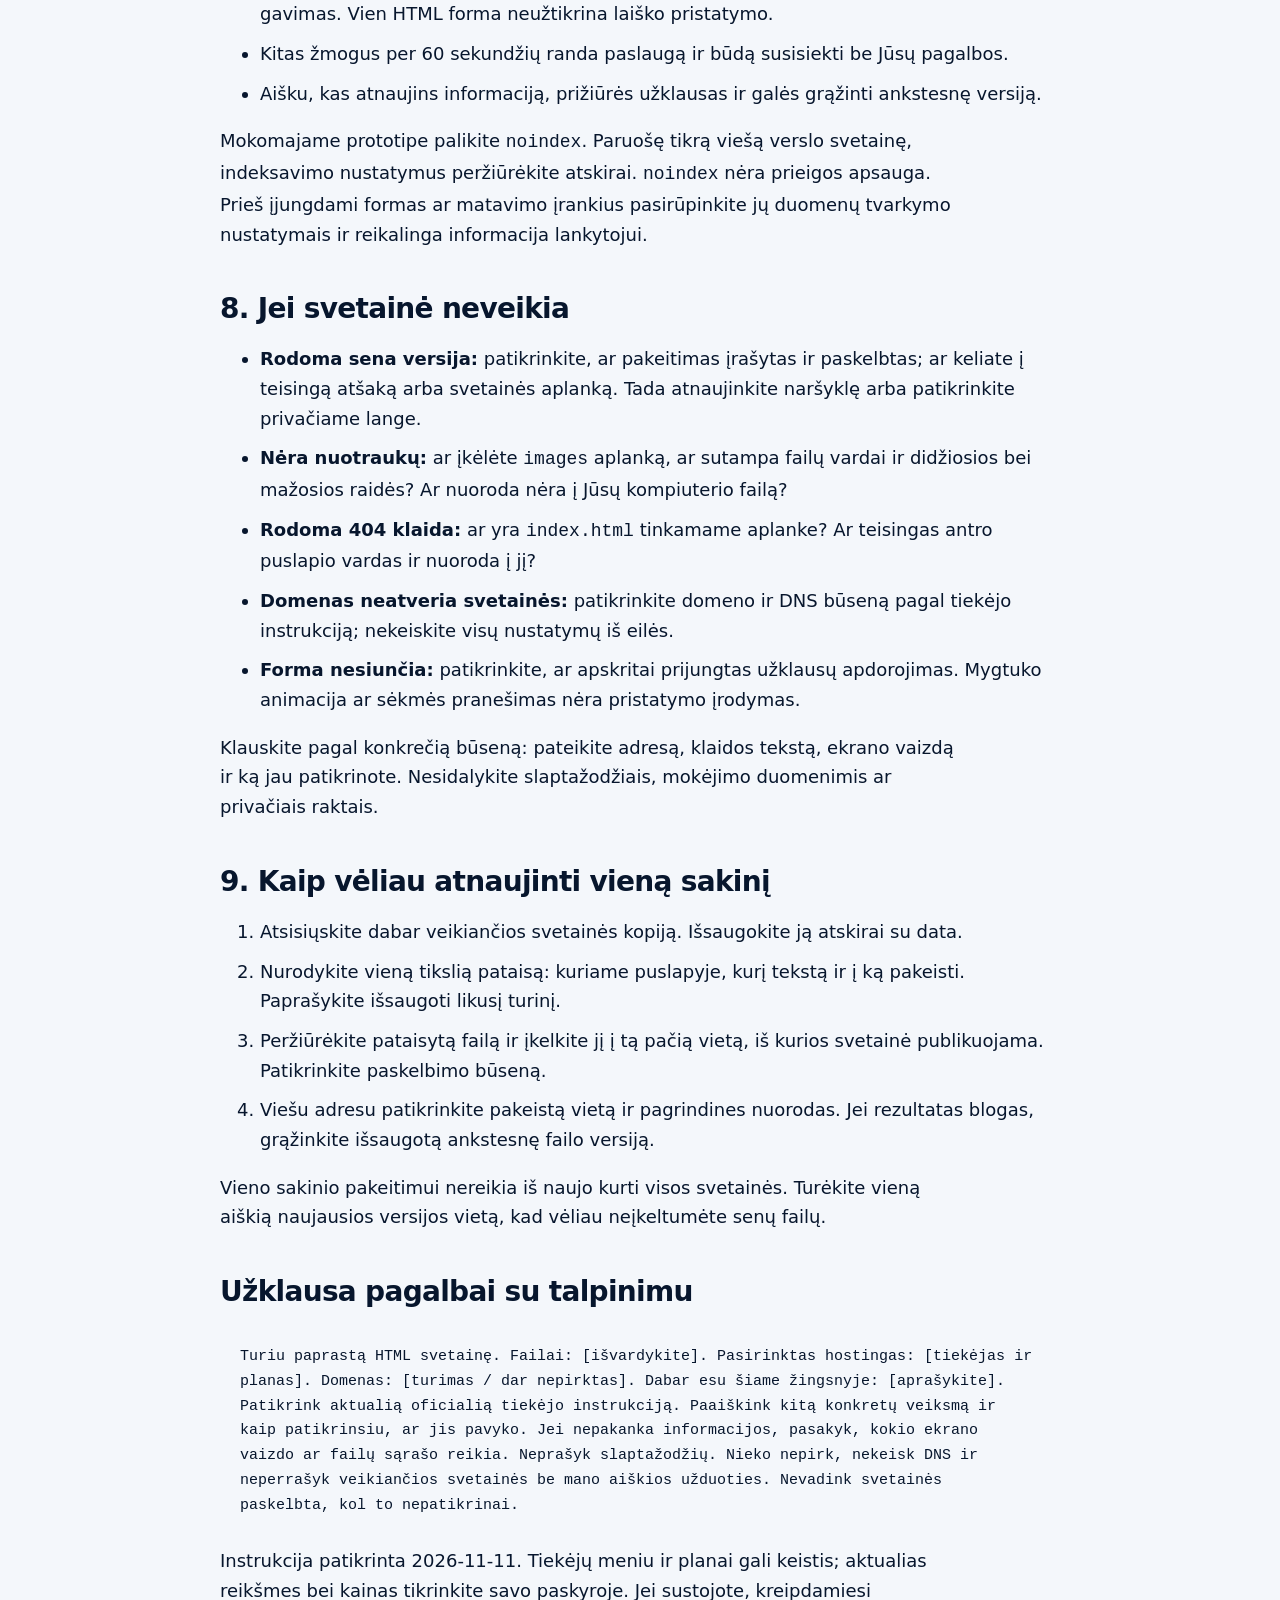
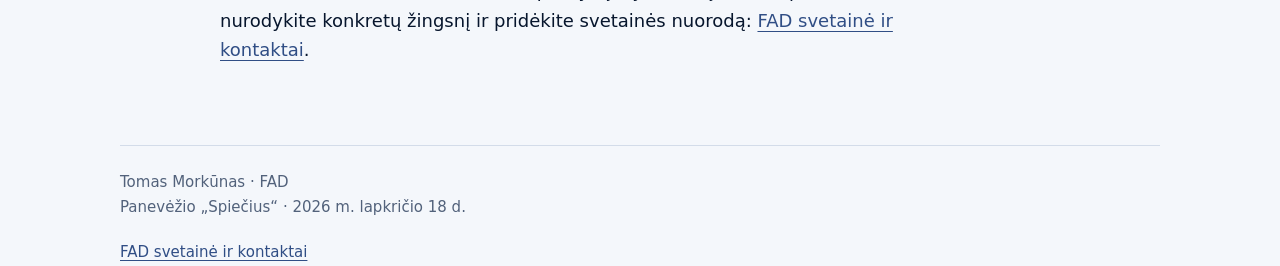
==== commit fd4fc17e: "Praplėsti dalyvio instrukciją: hostingas, domenas ir paleidimas" ====
--- a/medziaga.html
+++ b/medziaga.html
@@ -1,6 +1,108 @@
-<!doctype html>
-<html lang="lt"><head><meta charset="utf-8"><meta name="viewport" content="width=device-width,initial-scale=1"><meta name="robots" content="noindex,nofollow"><title>Instrukcija ir paruoštukai | Svetainė su ChatGPT</title><meta name="description" content="Svetainės kūrimo su ChatGPT mokymų demonstracija ir praktiniai paruoštukai. Tomas Morkūnas, Panevėžio Spiečius, 2026-11-18."><style>:root{color-scheme:light;--ink:#07162d;--blue:#304e85;--muted:#52627b;--paper:#f4f7fb}*{box-sizing:border-box}body{margin:0;color:var(--ink);background:var(--paper);font-family:Inter,system-ui,-apple-system,"Segoe UI",sans-serif;font-size:18px;line-height:1.65}a{color:var(--blue);text-underline-offset:.2em}a:hover{text-decoration-thickness:2px}a:focus-visible,button:focus-visible,summary:focus-visible{outline:3px solid #304e85;outline-offset:5px}header,main,footer{width:min(100% - 40px,1040px);margin:auto}header{padding:30px 0;display:flex;justify-content:space-between;gap:20px;align-items:center;border-bottom:1px solid #d3dce9}header strong{font-size:20px}header a{font-size:15px}main{padding:68px 0 60px}h1{font-size:clamp(38px,6vw,68px);line-height:1.1;letter-spacing:-.045em;max-width:850px;margin:0 0 28px}h2{font-size:28px;line-height:1.25;letter-spacing:-.025em;margin:42px 0 16px}h3{font-size:21px;line-height:1.35}p{max-width:740px;margin:0 0 20px}.lead{font-size:clamp(20px,2.4vw,25px);line-height:1.5;color:var(--muted);max-width:740px}.actions{display:flex;flex-wrap:wrap;gap:16px;align-items:center;margin:32px 0}.button,button{display:inline-block;padding:14px 22px;border:2px solid var(--blue);border-radius:0 0 14px 0;background:var(--blue);color:white;text-decoration:none;font:inherit;font-weight:650;cursor:pointer;min-height:48px}.button:hover,button:hover{background:#233c6b;border-color:#233c6b}.secondary{background:transparent;color:var(--blue)}.secondary:hover{color:white}.note{font-size:15px;color:var(--muted)}.workarea{margin:48px 0 0;padding:28px 32px;background:white;border-radius:24px 0 24px 0}.workarea h2{margin-top:0}.workarea p:last-child{margin-bottom:0}footer{border-top:1px solid #d3dce9;padding:24px 0 36px;font-size:15px;color:var(--muted)}.guide{max-width:840px}.guide h1{font-size:clamp(36px,5vw,54px)}details{background:white;margin:16px 0;padding:18px 24px;border-bottom:1px solid #d3dce9}summary{font-weight:700;cursor:pointer;min-height:36px}details p{margin-top:18px}pre{white-space:pre-wrap;overflow-wrap:anywhere;font:16px/1.65 Inter,system-ui,sans-serif;background:var(--paper);padding:20px;margin-bottom:8px}li{margin-bottom:10px}code{overflow-wrap:anywhere}.checklist{padding-left:24px}nav{display:flex;gap:20px;flex-wrap:wrap}@media(max-width:600px){header{padding:20px 0;align-items:flex-start}header strong{font-size:17px}header a{font-size:14px}main{padding:44px 0}h1{letter-spacing:-.035em}.actions{align-items:stretch;flex-direction:column}.button,button{text-align:center;width:100%}.workarea{padding:24px}details{padding:18px}pre{padding:14px;font-size:15px}}@media print{header,.actions,footer{display:none}body{background:white;color:black}main{padding:0}details{break-inside:avoid}details>*{display:block!important}h1{font-size:28pt}.note{font-size:10pt}}</style></head><body><header><strong>Svetainės kūrimas su ChatGPT</strong><a href="./">Demonstracinis puslapis</a></header><main class="guide"><h1>Dabar – Jūsų svetainės eilė</h1><p class="lead">Užklausų pavyzdžiai, paleidimo žingsniai ir patikra telefone. Laužtiniuose skliaustuose esančias vietas pakeiskite savo informacija.</p><p class="note"><strong>Medžiaga skirta mokymų dalyviams ir svetainėje bus pasiekiama savaitę po mokymų – iki 2026 m. lapkričio 25 d. 16:00 (Lietuvos laiku).</strong> Iki tol išsisaugokite užklausas ir instrukciją. Prašau nuorodos viešai neplatinti.</p><div class="actions"><a class="button" href="paruostukai.txt" download="svetaines-paruostukai.txt">Atsisiųsti užklausas</a></div><h2>Pradėkite nuo tikrų faktų</h2><p>Pasiruoškite paslaugų aprašymus, patvirtintas sąlygas, kontaktus ir 2–3 nuotraukas, kurias galite naudoti. Nuspręskite, kas lankysis svetainėje ir ką tas žmogus turėtų padaryti.</p><h2>Užklausos ChatGPT</h2><p>Dirbkite paeiliui. Prieš kitą žingsnį perskaitykite ir patvirtinkite rezultatą.</p><details><summary>Surinkite faktus</summary><pre>Padėk paruošti svetainę mano verslui. Veikla: [įrašykite]. Lankytojas: [kas ieško ir ko jam reikia]. Norimas veiksmas: [užklausa, skambutis ar kitas veiksmas]. Pridedu turimą informaciją ir nuotraukas.
+<!doctype html><html lang="lt"><head><meta charset="utf-8"><meta name="viewport" content="width=device-width,initial-scale=1"><meta name="robots" content="noindex,nofollow"><title>Svetainės kūrimo ir paleidimo instrukcija | FAD</title><meta name="description" content="Panevėžio mokymų dalyvių instrukcija: ChatGPT užklausos, GitHub Pages, hostingas, domenas ir svetainės priežiūra."><style>:root{color-scheme:light;--ink:#07162d;--blue:#304e85;--muted:#52627b;--paper:#f4f7fb}*{box-sizing:border-box}body{margin:0;color:var(--ink);background:var(--paper);font-family:Inter,system-ui,-apple-system,"Segoe UI",sans-serif;font-size:18px;line-height:1.65}a{color:var(--blue);text-underline-offset:.2em}a:hover{text-decoration-thickness:2px}a:focus-visible,button:focus-visible,summary:focus-visible{outline:3px solid #304e85;outline-offset:5px}header,main,footer{width:min(100% - 40px,1040px);margin:auto}header{padding:30px 0;display:flex;justify-content:space-between;gap:20px;align-items:center;border-bottom:1px solid #d3dce9}header strong{font-size:20px}header a{font-size:15px}main{padding:68px 0 60px}h1{font-size:clamp(38px,6vw,68px);line-height:1.1;letter-spacing:-.045em;max-width:850px;margin:0 0 28px}h2{font-size:28px;line-height:1.25;letter-spacing:-.025em;margin:42px 0 16px}h3{font-size:21px;line-height:1.35}p{max-width:740px;margin:0 0 20px}.lead{font-size:clamp(20px,2.4vw,25px);line-height:1.5;color:var(--muted);max-width:740px}.actions{display:flex;flex-wrap:wrap;gap:16px;align-items:center;margin:32px 0}.button,button{display:inline-block;padding:14px 22px;border:2px solid var(--blue);border-radius:0 0 14px 0;background:var(--blue);color:white;text-decoration:none;font:inherit;font-weight:650;cursor:pointer;min-height:48px}.button:hover,button:hover{background:#233c6b;border-color:#233c6b}.secondary{background:transparent;color:var(--blue)}.secondary:hover{color:white}.note{font-size:15px;color:var(--muted)}.workarea{margin:48px 0 0;padding:28px 32px;background:white;border-radius:24px 0 24px 0}.workarea h2{margin-top:0}.workarea p:last-child{margin-bottom:0}footer{border-top:1px solid #d3dce9;padding:24px 0 36px;font-size:15px;color:var(--muted)}.guide{max-width:840px}.guide h1{font-size:clamp(36px,5vw,54px)}details{background:white;margin:16px 0;padding:18px 24px;border-bottom:1px solid #d3dce9}summary{font-weight:700;cursor:pointer;min-height:36px}details p{margin-top:18px}pre{white-space:pre-wrap;overflow-wrap:anywhere;font:16px/1.65 Inter,system-ui,sans-serif;background:var(--paper);padding:20px;margin-bottom:8px}li{margin-bottom:10px}code{overflow-wrap:anywhere}.checklist{padding-left:24px}nav{display:flex;gap:20px;flex-wrap:wrap}@media(max-width:600px){header{padding:20px 0;align-items:flex-start}header strong{font-size:17px}header a{font-size:14px}main{padding:44px 0}h1{letter-spacing:-.035em}.actions{align-items:stretch;flex-direction:column}.button,button{text-align:center;width:100%}.workarea{padding:24px}details{padding:18px}pre{padding:14px;font-size:15px}}@media print{header,.actions,footer{display:none}body{background:white;color:black}main{padding:0}details{break-inside:avoid}details>*{display:block!important}h1{font-size:28pt}.note{font-size:10pt}}h2{scroll-margin-top:24px}nav{margin:28px 0;padding:22px 0;border-block:1px solid #d3dce9;gap:10px 20px}nav a{font-size:16px}pre{font-family:ui-monospace,monospace;font-size:15px}h3{margin-top:28px}a{overflow-wrap:anywhere}@media print{nav{display:none}pre{font-size:10pt}h2,h3{break-after:avoid}a{color:black}}</style></head><body><header><strong>Svetainės kūrimas su ChatGPT</strong><a href="./">Demonstracinis puslapis</a></header><main class="guide"><h1>Dabar – Jūsų svetainės eilė</h1><p class="lead">Užklausos ChatGPT ir visas kelias nuo failų gavimo iki paskelbimo: mokomasis GitHub Pages bandymas arba pasirinktas hostingas su savu domenu.</p><p class="note"><strong>Medžiaga skirta mokymų dalyviams ir svetainėje bus pasiekiama savaitę po mokymų – iki 2026 m. lapkričio 25 d. 16:00 (Lietuvos laiku). Iki tol išsisaugokite visą instrukciją. Prašau nuorodos viešai neplatinti.</strong></p><div class="actions"><a class="button" href="paruostukai.txt" download="svetaines-kurimo-ir-paleidimo-instrukcija.txt">Atsisiųsti visą instrukciją</a></div><nav aria-label="Instrukcijos temos"><a href="#uzklausos">Užklausos</a><a href="#zingsnis-3">GitHub Pages</a><a href="#zingsnis-4">Hostingo pirkimas</a><a href="#zingsnis-5">Failų įkėlimas</a><a href="#zingsnis-6">Domenas ir HTTPS</a><a href="#zingsnis-8">Klaidų sprendimas</a></nav><h2 id="uzklausos">Pradėkite nuo tikrų faktų</h2><p>Pasiruoškite paslaugų aprašymus, patvirtintas sąlygas, kontaktus ir 2–3 nuotraukas, kurias galite naudoti. Nuspręskite, kas lankysis svetainėje ir ką tas žmogus turėtų padaryti.</p><h3>Užklausos ChatGPT</h3><p>Dirbkite paeiliui. Prieš kitą žingsnį perskaitykite ir patvirtinkite rezultatą. Laužtiniuose skliaustuose esančias vietas pakeiskite savo informacija.</p><details><summary>Surinkite faktus</summary><pre>Padėk paruošti svetainę mano verslui. Veikla: [įrašykite]. Lankytojas: [kas ieško ir ko jam reikia]. Norimas veiksmas: [užklausa, skambutis ar kitas veiksmas]. Pridedu turimą informaciją ir nuotraukas.
 Pirmiausia susistemink patvirtintus faktus, trūkstamą informaciją ir klausimus man. Nekurk kainų, atsiliepimų, skaičių ar paslaugų, kurių nepatvirtinau. Kol kas nekoduok.</pre></details><details><summary>Sutarkite dėl struktūros ir tekstų</summary><pre>Pagal patvirtintus faktus pasiūlyk [vieno arba dviejų] puslapių struktūrą. Kiekvienam blokui parašyk, į kokį lankytojo klausimą jis atsako. Paruošk trumpas antraštes, aprašymus ir vieną aiškų pagrindinį veiksmą. Atskirai surašyk, ką turiu patikslinti. Kol kas nekoduok.</pre></details><details><summary>Pasirinkite dizaino kryptį</summary><pre>Pasiūlyk dvi aiškiai skirtingas dizaino kryptis pagal patvirtintą turinį ir mano nuotraukas. Aprašyk šriftą, spalvas, pirmą ekraną ir vaizdą telefone. Venk dekoratyvių 01/02/03, bereikalingų užrašų virš antraščių, kapsulių, rodyklių mygtukuose ir vienodų kortelių. Numeruok tik tikrą veiksmų seką. Pasiūlyk, kuri kryptis labiau tinka lankytojui, ir paaiškink kodėl. Kol kas nekoduok.</pre></details><details><summary>Sukurkite failus</summary><pre>Dizaino kryptį [A arba B] patvirtinu. Sukurk svetainę lietuviškai pagal patvirtintus faktus, tekstus ir dizainą. Naudok paprastą HTML, CSS ir tik būtiną JavaScript, be React, npm ar surinkimo įrankių.
 Pateik index.html [ir sales.html, jei reikia antro puslapio]. Stilius laikyk HTML viduje, nuotraukas – images aplanke. Naudok santykines nuorodas, kad svetainė veiktų ir GitHub Pages projekto poaplankyje. Išlaikyk nuotraukų proporcijas, įdėk prasmingus alt tekstus ir mobilų išdėstymą.
 Kontaktui naudok tik mano patvirtintą el. pašto adresą arba telefoną. Jei nėra veikiančios formos apdorojimo paslaugos, nedėk tariamai veikiančios formos. Tai mokomasis prototipas: pridėk noindex žymą. Pateik visus reikalingus failus.</pre></details><details><summary>Įvertinkite ir pataisykite</summary><pre>Įvertink svetainę mano kliento akimis. Nurodyk, ką iš tikrųjų galėjai peržiūrėti ar patikrinti. Įvertink pasiūlymo aiškumą, teksto skaitomumą, tikrus pasitikėjimo įrodymus, kontaktą ir vaizdą telefone. Pateik iki 3 svarbiausių pataisų, paaiškink, kodėl jų reikia. Mano pastabos: [įrašykite].
-Patvirtinta pataisa: [konkreti vieta ir pakeitimas]. Pakeisk tik ją, išsaugok likusį patvirtintą turinį. Parašyk, kaip rezultatą patikrinti.</pre></details><details><summary>Pasiruoškite paskelbti</summary><pre>Patikrink paruoštų failų struktūrą prieš GitHub Pages publikavimą: index.html turi būti šaknyje, keliai turi būti santykiniai, failų vardų didžiosios ir mažosios raidės turi sutapti. Išvardyk, kuriuos failus įkelti ir ką patikrinti viešu adresu. Nerašyk, kad publikavimas pavyko, jei jo negalėjai patikrinti.</pre></details><h2>Kaip paskelbti mokomąją svetainę</h2><ol><li>Prisijunkite prie savo „GitHub“ paskyros ir sukurkite naują viešą saugyklą tik mokymų failams. Viešai nekeltini slaptažodžiai, raktai ar privatūs klientų duomenys.</li><li>Įkelkite <code>index.html</code> ir kitus svetainės failus per <strong>Add file → Upload files</strong>. Išlaikykite aplankus bei failų vardus. Išsaugokite pakeitimus pasirinkę <strong>Commit changes</strong>.</li><li>Atverkite <strong>Settings → Pages</strong>. Pasirinkite <strong>Deploy from a branch</strong>, savo failų atšaką ir <strong>/(root)</strong>. Spauskite <strong>Save</strong>.</li><li>Palaukite, kol publikavimas baigsis. „GitHub“ nurodo, kad pakeitimai gali pasirodyti per 10 minučių. Toje pačioje „Pages“ skiltyje atverkite pateiktą svetainės adresą.</li><li>Atverkite viešą nuorodą telefonu. Pataisas išsaugokite toje pačioje publikuojamoje atšakoje ir tik po sėkmingo paskelbimo atnaujinkite puslapį.</li></ol><p class="note">Šių mokymų projekte naudojama atšaka <strong>mokymai</strong>. Savo naujame projekte galite naudoti <strong>main</strong>. „GitHub Pages“ tinka šiam mokomajam statiniam prototipui; tikros verslo svetainės talpinimą pasirinkite pagal funkcijas ir tiekėjo sąlygas.</p><p class="note">Oficiali instrukcija: <a href="https://docs.github.com/en/pages/getting-started-with-github-pages/creating-a-github-pages-site">GitHub Pages svetainės kūrimas</a></p><h2>Patikrinkite prieš dalydamiesi</h2><ul class="checklist"><li>Ar pirmame ekrane aišku, ką siūlote, kam ir kur?</li><li>Ar kainos, sąlygos, kontaktai ir teiginiai patvirtinti?</li><li>Ar nuotraukos atsidaro, nepasitempusios ir turi prasmingus aprašus?</li><li>Ar telefone nereikia slinkti į šonus, lengva skaityti ir paspausti mygtukus?</li><li>Ar meniu ir nuorodos atveria reikiamus puslapius?</li><li>Ar kontaktinis mygtukas atveria teisingą gavėją? Laiško lango atidarymas dar nereiškia, kad laiškas išsiųstas.</li><li>Ar kitas žmogus per 60 sekundžių randa paslaugą ir būdą susisiekti be Jūsų pagalbos?</li></ul><h2>Nuo prototipo iki verslo svetainės</h2><p>Prieš tikrą paleidimą reikia pasirinkti domeną ir talpinimą, sutvarkyti naudojamų formų duomenų tvarkymą, patikrinti HTTPS bei nuspręsti, kas prižiūrės svetainę. Mokomajame prototipe palikite <code>noindex</code>; galutinės svetainės indeksavimą nustatykite atskirai.</p><h2>Jeigu prireiks pagalbos</h2><p>Parašykite, kur sustojote, ir pridėkite savo svetainės nuorodą. Aptarsime, kokios pagalbos ar konsultacijos reikia.</p><a href="https://www.fad.lt/">FAD svetainė ir kontaktai</a></main><footer><p>Tomas Morkūnas · FAD<br>Panevėžio „Spiečius“ · 2026 m. lapkričio 18 d.</p><a href="https://www.fad.lt/">FAD svetainė ir kontaktai</a></footer></body></html>+Patvirtinta pataisa: [konkreti vieta ir pakeitimas]. Pakeisk tik ją, išsaugok likusį patvirtintą turinį. Parašyk, kaip rezultatą patikrinti.</pre></details><details><summary>Pasiruoškite paskelbti</summary><pre>Patikrink paruoštų failų struktūrą prieš GitHub Pages publikavimą: index.html turi būti šaknyje, keliai turi būti santykiniai, failų vardų didžiosios ir mažosios raidės turi sutapti. Išvardyk, kuriuos failus įkelti ir ką patikrinti viešu adresu. Nerašyk, kad publikavimas pavyko, jei jo negalėjai patikrinti.</pre></details><h2>Ką daryti gavus sukurtą svetainę?</h2>
+<p>Šis kelias skirtas paprastai HTML svetainei. Jums reikės jos failų, nuotraukų, savo paskyros pasirinktame talpinime ir, verslo svetainei, domeno. Mokymuose procesą stebėjote; dabar jį galite pakartoti su savo turiniu. Pirmą bandymą darykite atskirai nuo jau veikiančios verslo svetainės.</p>
+<h3>Failai, hostingas ir domenas</h3>
+<ul>
+<li><strong>Failai</strong> – svetainės tekstai, išdėstymas ir veikimas: HTML, CSS, prireikus JavaScript ir nuotraukos.</li>
+<li><strong>Hostingas</strong> – talpinimo paslauga, iš kurios lankytojo naršyklė gauna svetainės failus.</li>
+<li><strong>Domenas</strong> – Jūsų pasirinktas interneto adresas. Nusipirkti domeną dar nereiškia įkelti svetainę.</li>
+<li><strong>GitHub</strong> – failų ir pakeitimų istorijos saugykla. <strong>GitHub Pages</strong> – atskira funkcija, paskelbianti statinę svetainę viešu adresu.</li>
+</ul>
+<h2 id="zingsnis-1">1. Pirmiausia išsisaugokite failus</h2>
+<ol>
+<li>Paprašykite pateikti visus svetainės failus atsisiųsti, geriausia viename ZIP archyve. Vien ekrano nuotraukos ar pokalbio teksto neužtenka.</li>
+<li>Išskleiskite ZIP savo kompiuteryje. Pagrindinis failas turi vadintis <code>index.html</code>. Jei sukūrėte antrą puslapį, išsaugokite ir jį, pavyzdžiui, <code>sales.html</code>.</li>
+<li>Išlaikykite nuotraukų aplanką <code>images</code> ir originalius failų vardus. Jei pateikti atskiri CSS ar JavaScript failai, reikės ir jų.</li>
+<li>Atverkite <code>index.html</code> naršyklėje ir apžiūrėkite tekstus, nuotraukas, nuorodas. Vietinė peržiūra nepakeičia patikros viešu adresu.</li>
+<li>Visą pradinį rinkinį išsisaugokite su data. Vėliau turėsite, į ką grįžti po nesėkmingos pataisos.</li>
+</ol>
+<p>Ši instrukcija neskirta projektui, kuriam reikia React, npm, serverio programos ar duomenų bazės. Tokiu atveju paprašykite atskiros paleidimo instrukcijos pagal tikrą projekto struktūrą.</p>
+<h2 id="zingsnis-2">2. Pasirinkite talpinimo kelią</h2>
+<p><strong>Mokomajam bandymui – GitHub Pages.</strong> Galite paskelbti statinius failus ir parodyti rezultatą telefonu, nepirkdami atskiro domeno. Viešoje saugykloje nekaupkite prisijungimų ar privačių duomenų. GitHub Pages nėra universalus nemokamas verslo hostingas: jo naudojimui taikomi komercinės veiklos apribojimai.</p>
+<p><strong>Verslo svetainei – jos paskirčiai tinkamas hostingas.</strong> Šioje instrukcijoje rodome rankinį HTML failų įkėlimą. Rinkitės planą, kuris leidžia įkelti savo failus, prijungti domeną ir naudoti HTTPS. Hostinger pateikiamas kaip konkretus pavyzdys; galite rinktis kitą tiekėją.</p>
+<p>Oficialios naudojimo ribos: <a href="https://docs.github.com/en/pages/getting-started-with-github-pages/github-pages-limits">GitHub Pages limits</a>.</p>
+<h2 id="zingsnis-3">3. Mokomasis kelias: GitHub Pages</h2>
+<ol>
+<li>Prisijunkite prie savo GitHub paskyros. Sukurkite naują viešą saugyklą tik šiam bandymui. Galite pridėti README, kad būtų sukurta pradinė <code>main</code> atšaka.</li>
+<li>Pasirinkite <strong>Add file → Upload files</strong>. Įkelkite išskleistus failus ir nuotraukų aplanką. <code>index.html</code> turi būti saugyklos pradžioje, ne papildomame ZIP vardu pavadintame aplanke. Išsaugokite per <strong>Commit changes</strong>.</li>
+<li>Eikite į <strong>Settings → Pages</strong>. Pasirinkite <strong>Deploy from a branch</strong>, atšaką su failais ir <strong>/(root)</strong>. Spauskite <strong>Save</strong>.</li>
+<li>Sulaukite sėkmingo paskelbimo ir atverkite Pages skiltyje nurodytą adresą. Pakeitimai gali pasirodyti per 10 minučių.</li>
+<li>Patikrinkite svetainę telefonu. Pataisytus failus kelkite į tą pačią publikuojamą atšaką. Naujas įrašas saugykloje ir viešai paskelbta versija – du atskiri žingsniai.</li>
+</ol>
+<p>Mokymų demonstracijoje naudojama <code>mokymai</code> atšaka; savo projekte galite naudoti <code>main</code>. Paprašykite santykinių nuorodų, kad nuotraukos ir antras puslapis veiktų ir projekto poaplankyje.</p>
+<p>Oficialiai: <a href="https://docs.github.com/en/pages/getting-started-with-github-pages/creating-a-github-pages-site">svetainės sukūrimas</a>, <a href="https://docs.github.com/en/pages/getting-started-with-github-pages/configuring-a-publishing-source-for-your-github-pages-site">publikavimo šaltinis</a>.</p>
+<h2 id="zingsnis-4">4. Kaip pasirinkti ir nusipirkti hostingą</h2>
+<h3>Prieš rinkdamiesi planą</h3>
+<ul>
+<li>Ar galite įkelti savo HTML failus per failų tvarkyklę arba SFTP? Vien svetainių konstruktoriaus prenumerata nebūtinai tam tinka.</li>
+<li>Ar planas palaiko Jūsų domeną ir HTTPS? Kaip aktyvuojamas sertifikatas?</li>
+<li>Ar yra atsarginės kopijos, kiek laiko jos saugomos ir kaip atkuriamos?</li>
+<li>Kokia pagalba įtraukta? Ar ji apima tik talpinimą, ar ir Jūsų kodo taisymą?</li>
+<li>Ar el. paštas įtrauktas? Jei taip, kokiam laikui ir kokia pratęsimo kaina?</li>
+</ul>
+<h3>Pirkimo eiga</h3>
+<ol>
+<li>Tiekėjo svetainėje pasirinkite planą, leidžiantį talpinti savo HTML failus. Paprastam šių mokymų puslapiui nereikia specialiai diegti WordPress.</li>
+<li>Pasirinkite atsiskaitymo laikotarpį. Palyginkite ne tik reklaminę mėnesio kainą, bet ir šiandien mokamą sumą, laikotarpį bei pratęsimo kainą.</li>
+<li>Nuspręskite dėl domeno. Jei jį jau turite, pasirinkite turimo domeno prijungimą; nepirkite pakaitinio vien todėl, kad jį siūlo krepšelis. Jei perkate naują, patikrinkite jo kainą ir vėlesnių metų pratęsimą.</li>
+<li>Sukurkite paskyrą savo arba įmonės vardu. Išsaugokite prisijungimą ir įjunkite papildomą prisijungimo patvirtinimą, jei jis siūlomas.</li>
+<li>Peržiūrėkite krepšelį: mokesčius, papildomus priedus, automatinį pratęsimą ir galutinę sumą. Pašalinkite nereikalingus priedus.</li>
+<li>Tik patikrinę apmokėkite užsakymą. Išsisaugokite sąskaitą, paslaugų pavadinimus ir pratęsimo datas.</li>
+</ol>
+<p><strong>Skaičiavimo pavyzdys, ne tiekėjo pasiūlymas:</strong> 3 €/mėn. ekvivalentas, pasirinkus 36 mėnesius, reiškia 108 € už visą laikotarpį. Jei vėliau paslauga kainuotų 8 €/mėn., 12 mėnesių kainuotų 96 €. Atskirai patikrinkite domeną, mokesčius ir priedus. Tikros kainos tikrinamos pirkimo metu.</p>
+<h2 id="zingsnis-5">5. Įkelkite HTML svetainę: Hostinger pavyzdys</h2>
+<p>Pavadinimai gali skirtis pagal paskyros kalbą ir valdymo skydelio versiją. Jei turite veikiančią svetainę, pirmą bandymą kurkite atskirai ir jos failų neperrašykite.</p>
+<ol>
+<li>Valdymo skydelyje atverkite <strong>Websites → Create site</strong>. Pasirinkite tinkamą planą ir <strong>Custom PHP/HTML</strong>. Tai kelias Jūsų failams; WordPress arba AI konstruktorius nėra būtinas.</li>
+<li>Pagal vedlį pasirinkite turimą, naują arba laikiną domeną. Laikinas adresas naudingas rezultatui patikrinti prieš nukreipiant esamą domeną.</li>
+<li>Atverkite konkrečios svetainės valdymą, tada <strong>Files → File Manager</strong>. Raskite būtent tos svetainės <code>public_html</code> aplanką.</li>
+<li>Įkelkite failus. ZIP išskleiskite taip, kad <code>index.html</code> būtų tiesiogiai <code>public_html</code>, šalia antro puslapio ir <code>images</code> aplanko. Atsarginio ZIP su kitais duomenimis nepalikite viešame aplanke.</li>
+<li>Jei keičiate esamus failus, pirmiausia išsisaugokite ankstesnę versiją. Naujesnėje failų tvarkyklėje redaguotiems, naujai sukurtiems ar pervadintiems failams gali reikėti <strong>Deploy</strong>; įkėlimo ir išskleidimo veiksmai taikomi iškart. Patikrinkite tikrą paskelbimo būseną.</li>
+<li>Atverkite svetainės adresą ir patikrinkite abu puslapius, nuotraukas bei kontaktą. Perkėlimas savaime nesukuria WordPress valdymo ar veikiančios užklausos formos.</li>
+</ol>
+<p>Oficialiai: <a href="https://www.hostinger.com/support/1583214-how-to-add-a-website-in-hostinger/">svetainės pridėjimas</a>, <a href="https://www.hostinger.com/support/4548688-basic-actions-in-the-file-manager-in-hostinger/">failų tvarkyklė</a>, <a href="https://www.hostinger.com/support/1583494-what-is-the-path-to-your-website-s-root-home-directory-and-how-to-change-it-in-hostinger/">svetainės pagrindinis aplankas</a>, <a href="https://www.hostinger.com/support/how-to-upload-a-website-from-backups/">failų įkėlimas iš archyvo</a>.</p>
+<h2 id="zingsnis-6">6. Prijunkite domeną ir patikrinkite HTTPS</h2>
+<ol>
+<li>Domeną registruokite savo arba įmonės paskyroje. Jei jis jau priklauso Jums, prisijunkite prie dabartinio registratoriaus. Domenas ir hostingas gali būti pas skirtingus tiekėjus.</li>
+<li>Hostingo valdymo skydelyje raskite konkretaus domeno prijungimo instrukciją. Joje bus nurodyta, ar keisti vardų serverius, ar DNS įrašus. Naudokite ten pateiktas reikšmes, ne svetimą IP adresą iš pavyzdžio.</li>
+<li>Jei tuo domenu veikia el. paštas, prieš keisdami DNS išsisaugokite jo MX ir TXT įrašus bei kitus reikalingus nustatymus. Keičiant vardų serverius juos gali reikėti perkelti. Jei neaišku, paprašykite tiekėjo patikrinti prieš pakeitimą.</li>
+<li>Atlikę nurodytus pakeitimus palaukite, kol jie įsigalios. Patikrinkite domeno prijungimo būseną valdymo skydelyje.</li>
+<li>Pagal tiekėjo instrukciją aktyvuokite arba patikrinkite HTTPS sertifikatą. Atverkite <code>https://</code> adresą ir patikrinkite, ar nėra saugumo klaidos, ar veikia Jūsų naudojami adresai su <code>www</code> ir be jo.</li>
+</ol>
+<p>Oficialiai: <a href="https://www.hostinger.com/support/1863967-how-to-point-a-domain-to-hostinger/">domeno nukreipimas</a>. DNS pakeitimas nėra vien adreso pervadinimas – juo gali būti paveiktos ir kitos domeno paslaugos.</p>
+<h2 id="zingsnis-7">7. Patikra prieš dalijantis nuoroda</h2>
+<ul>
+<li>Pirmame ekrane aišku, ką siūlote, kam ir kur.</li>
+<li>Kainos, sąlygos, kontaktai ir teiginiai patvirtinti; nuotraukas turite teisę naudoti.</li>
+<li>Nuotraukos atsidaro, nėra ištemptos; meniu ir nuorodos veda į reikiamas vietas.</li>
+<li>Telefone nereikia slinkti į šonus, tekstas skaitomas, mygtukus patogu paspausti.</li>
+<li>Kontaktinis mygtukas atveria teisingą gavėją. Laiško lango atidarymas dar nėra laiško išsiuntimas.</li>
+<li>Jei naudojate formą, yra realus jos apdorojimo sprendimas ir patikrintas užklausos gavimas. Vien HTML forma neužtikrina laiško pristatymo.</li>
+<li>Kitas žmogus per 60 sekundžių randa paslaugą ir būdą susisiekti be Jūsų pagalbos.</li>
+<li>Aišku, kas atnaujins informaciją, prižiūrės užklausas ir galės grąžinti ankstesnę versiją.</li>
+</ul>
+<p>Mokomajame prototipe palikite <code>noindex</code>. Paruošę tikrą viešą verslo svetainę, indeksavimo nustatymus peržiūrėkite atskirai. <code>noindex</code> nėra prieigos apsauga. Prieš įjungdami formas ar matavimo įrankius pasirūpinkite jų duomenų tvarkymo nustatymais ir reikalinga informacija lankytojui.</p>
+<h2 id="zingsnis-8">8. Jei svetainė neveikia</h2>
+<ul>
+<li><strong>Rodoma sena versija:</strong> patikrinkite, ar pakeitimas įrašytas ir paskelbtas; ar keliate į teisingą atšaką arba svetainės aplanką. Tada atnaujinkite naršyklę arba patikrinkite privačiame lange.</li>
+<li><strong>Nėra nuotraukų:</strong> ar įkėlėte <code>images</code> aplanką, ar sutampa failų vardai ir didžiosios bei mažosios raidės? Ar nuoroda nėra į Jūsų kompiuterio failą?</li>
+<li><strong>Rodoma 404 klaida:</strong> ar yra <code>index.html</code> tinkamame aplanke? Ar teisingas antro puslapio vardas ir nuoroda į jį?</li>
+<li><strong>Domenas neatveria svetainės:</strong> patikrinkite domeno ir DNS būseną pagal tiekėjo instrukciją; nekeiskite visų nustatymų iš eilės.</li>
+<li><strong>Forma nesiunčia:</strong> patikrinkite, ar apskritai prijungtas užklausų apdorojimas. Mygtuko animacija ar sėkmės pranešimas nėra pristatymo įrodymas.</li>
+</ul>
+<p>Klauskite pagal konkrečią būseną: pateikite adresą, klaidos tekstą, ekrano vaizdą ir ką jau patikrinote. Nesidalykite slaptažodžiais, mokėjimo duomenimis ar privačiais raktais.</p>
+<h2 id="zingsnis-9">9. Kaip vėliau atnaujinti vieną sakinį</h2>
+<ol>
+<li>Atsisiųskite dabar veikiančios svetainės kopiją. Išsaugokite ją atskirai su data.</li>
+<li>Nurodykite vieną tikslią pataisą: kuriame puslapyje, kurį tekstą ir į ką pakeisti. Paprašykite išsaugoti likusį turinį.</li>
+<li>Peržiūrėkite pataisytą failą ir įkelkite jį į tą pačią vietą, iš kurios svetainė publikuojama. Patikrinkite paskelbimo būseną.</li>
+<li>Viešu adresu patikrinkite pakeistą vietą ir pagrindines nuorodas. Jei rezultatas blogas, grąžinkite išsaugotą ankstesnę failo versiją.</li>
+</ol>
+<p>Vieno sakinio pakeitimui nereikia iš naujo kurti visos svetainės. Turėkite vieną aiškią naujausios versijos vietą, kad vėliau neįkeltumėte senų failų.</p>
+<h2>Užklausa pagalbai su talpinimu</h2>
+<pre>Turiu paprastą HTML svetainę. Failai: [išvardykite]. Pasirinktas hostingas: [tiekėjas ir planas]. Domenas: [turimas / dar nepirktas]. Dabar esu šiame žingsnyje: [aprašykite].
+Patikrink aktualią oficialią tiekėjo instrukciją. Paaiškink kitą konkretų veiksmą ir kaip patikrinsiu, ar jis pavyko. Jei nepakanka informacijos, pasakyk, kokio ekrano vaizdo ar failų sąrašo reikia. Neprašyk slaptažodžių. Nieko nepirk, nekeisk DNS ir neperrašyk veikiančios svetainės be mano aiškios užduoties. Nevadink svetainės paskelbta, kol to nepatikrinai.</pre>
+<p>Instrukcija patikrinta 2026-11-11. Tiekėjų meniu ir planai gali keistis; aktualias reikšmes bei kainas tikrinkite savo paskyroje. Jei sustojote, kreipdamiesi nurodykite konkretų žingsnį ir pridėkite svetainės nuorodą: <a href="https://www.fad.lt/">FAD svetainė ir kontaktai</a>.</p></main><footer><p>Tomas Morkūnas · FAD<br>Panevėžio „Spiečius“ · 2026 m. lapkričio 18 d.</p><a href="https://www.fad.lt/">FAD svetainė ir kontaktai</a></footer></body></html>
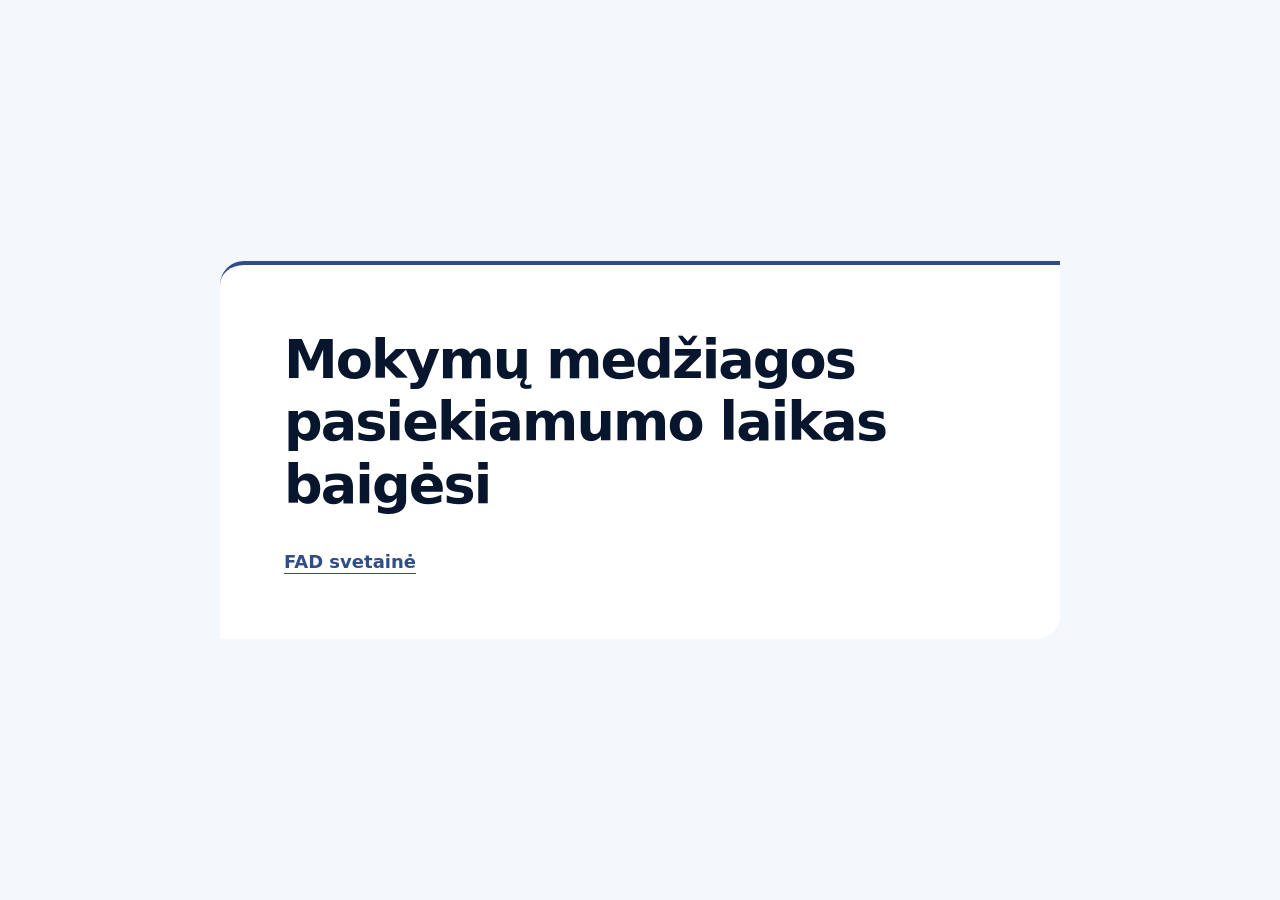
==== commit da26dd55: "Remove expired Spiecius training materials; retain FAD expiry notice" ====
--- a/medziaga.html
+++ b/medziaga.html
@@ -1,108 +1,25 @@
-<!doctype html><html lang="lt"><head><meta charset="utf-8"><meta name="viewport" content="width=device-width,initial-scale=1"><meta name="robots" content="noindex,nofollow"><title>Svetainės kūrimo ir paleidimo instrukcija | FAD</title><meta name="description" content="Panevėžio mokymų dalyvių instrukcija: ChatGPT užklausos, GitHub Pages, hostingas, domenas ir svetainės priežiūra."><style>:root{color-scheme:light;--ink:#07162d;--blue:#304e85;--muted:#52627b;--paper:#f4f7fb}*{box-sizing:border-box}body{margin:0;color:var(--ink);background:var(--paper);font-family:Inter,system-ui,-apple-system,"Segoe UI",sans-serif;font-size:18px;line-height:1.65}a{color:var(--blue);text-underline-offset:.2em}a:hover{text-decoration-thickness:2px}a:focus-visible,button:focus-visible,summary:focus-visible{outline:3px solid #304e85;outline-offset:5px}header,main,footer{width:min(100% - 40px,1040px);margin:auto}header{padding:30px 0;display:flex;justify-content:space-between;gap:20px;align-items:center;border-bottom:1px solid #d3dce9}header strong{font-size:20px}header a{font-size:15px}main{padding:68px 0 60px}h1{font-size:clamp(38px,6vw,68px);line-height:1.1;letter-spacing:-.045em;max-width:850px;margin:0 0 28px}h2{font-size:28px;line-height:1.25;letter-spacing:-.025em;margin:42px 0 16px}h3{font-size:21px;line-height:1.35}p{max-width:740px;margin:0 0 20px}.lead{font-size:clamp(20px,2.4vw,25px);line-height:1.5;color:var(--muted);max-width:740px}.actions{display:flex;flex-wrap:wrap;gap:16px;align-items:center;margin:32px 0}.button,button{display:inline-block;padding:14px 22px;border:2px solid var(--blue);border-radius:0 0 14px 0;background:var(--blue);color:white;text-decoration:none;font:inherit;font-weight:650;cursor:pointer;min-height:48px}.button:hover,button:hover{background:#233c6b;border-color:#233c6b}.secondary{background:transparent;color:var(--blue)}.secondary:hover{color:white}.note{font-size:15px;color:var(--muted)}.workarea{margin:48px 0 0;padding:28px 32px;background:white;border-radius:24px 0 24px 0}.workarea h2{margin-top:0}.workarea p:last-child{margin-bottom:0}footer{border-top:1px solid #d3dce9;padding:24px 0 36px;font-size:15px;color:var(--muted)}.guide{max-width:840px}.guide h1{font-size:clamp(36px,5vw,54px)}details{background:white;margin:16px 0;padding:18px 24px;border-bottom:1px solid #d3dce9}summary{font-weight:700;cursor:pointer;min-height:36px}details p{margin-top:18px}pre{white-space:pre-wrap;overflow-wrap:anywhere;font:16px/1.65 Inter,system-ui,sans-serif;background:var(--paper);padding:20px;margin-bottom:8px}li{margin-bottom:10px}code{overflow-wrap:anywhere}.checklist{padding-left:24px}nav{display:flex;gap:20px;flex-wrap:wrap}@media(max-width:600px){header{padding:20px 0;align-items:flex-start}header strong{font-size:17px}header a{font-size:14px}main{padding:44px 0}h1{letter-spacing:-.035em}.actions{align-items:stretch;flex-direction:column}.button,button{text-align:center;width:100%}.workarea{padding:24px}details{padding:18px}pre{padding:14px;font-size:15px}}@media print{header,.actions,footer{display:none}body{background:white;color:black}main{padding:0}details{break-inside:avoid}details>*{display:block!important}h1{font-size:28pt}.note{font-size:10pt}}h2{scroll-margin-top:24px}nav{margin:28px 0;padding:22px 0;border-block:1px solid #d3dce9;gap:10px 20px}nav a{font-size:16px}pre{font-family:ui-monospace,monospace;font-size:15px}h3{margin-top:28px}a{overflow-wrap:anywhere}@media print{nav{display:none}pre{font-size:10pt}h2,h3{break-after:avoid}a{color:black}}</style></head><body><header><strong>Svetainės kūrimas su ChatGPT</strong><a href="./">Demonstracinis puslapis</a></header><main class="guide"><h1>Dabar – Jūsų svetainės eilė</h1><p class="lead">Užklausos ChatGPT ir visas kelias nuo failų gavimo iki paskelbimo: mokomasis GitHub Pages bandymas arba pasirinktas hostingas su savu domenu.</p><p class="note"><strong>Medžiaga skirta mokymų dalyviams ir svetainėje bus pasiekiama savaitę po mokymų – iki 2026 m. lapkričio 25 d. 16:00 (Lietuvos laiku). Iki tol išsisaugokite visą instrukciją. Prašau nuorodos viešai neplatinti.</strong></p><div class="actions"><a class="button" href="paruostukai.txt" download="svetaines-kurimo-ir-paleidimo-instrukcija.txt">Atsisiųsti visą instrukciją</a></div><nav aria-label="Instrukcijos temos"><a href="#uzklausos">Užklausos</a><a href="#zingsnis-3">GitHub Pages</a><a href="#zingsnis-4">Hostingo pirkimas</a><a href="#zingsnis-5">Failų įkėlimas</a><a href="#zingsnis-6">Domenas ir HTTPS</a><a href="#zingsnis-8">Klaidų sprendimas</a></nav><h2 id="uzklausos">Pradėkite nuo tikrų faktų</h2><p>Pasiruoškite paslaugų aprašymus, patvirtintas sąlygas, kontaktus ir 2–3 nuotraukas, kurias galite naudoti. Nuspręskite, kas lankysis svetainėje ir ką tas žmogus turėtų padaryti.</p><h3>Užklausos ChatGPT</h3><p>Dirbkite paeiliui. Prieš kitą žingsnį perskaitykite ir patvirtinkite rezultatą. Laužtiniuose skliaustuose esančias vietas pakeiskite savo informacija.</p><details><summary>Surinkite faktus</summary><pre>Padėk paruošti svetainę mano verslui. Veikla: [įrašykite]. Lankytojas: [kas ieško ir ko jam reikia]. Norimas veiksmas: [užklausa, skambutis ar kitas veiksmas]. Pridedu turimą informaciją ir nuotraukas.
-Pirmiausia susistemink patvirtintus faktus, trūkstamą informaciją ir klausimus man. Nekurk kainų, atsiliepimų, skaičių ar paslaugų, kurių nepatvirtinau. Kol kas nekoduok.</pre></details><details><summary>Sutarkite dėl struktūros ir tekstų</summary><pre>Pagal patvirtintus faktus pasiūlyk [vieno arba dviejų] puslapių struktūrą. Kiekvienam blokui parašyk, į kokį lankytojo klausimą jis atsako. Paruošk trumpas antraštes, aprašymus ir vieną aiškų pagrindinį veiksmą. Atskirai surašyk, ką turiu patikslinti. Kol kas nekoduok.</pre></details><details><summary>Pasirinkite dizaino kryptį</summary><pre>Pasiūlyk dvi aiškiai skirtingas dizaino kryptis pagal patvirtintą turinį ir mano nuotraukas. Aprašyk šriftą, spalvas, pirmą ekraną ir vaizdą telefone. Venk dekoratyvių 01/02/03, bereikalingų užrašų virš antraščių, kapsulių, rodyklių mygtukuose ir vienodų kortelių. Numeruok tik tikrą veiksmų seką. Pasiūlyk, kuri kryptis labiau tinka lankytojui, ir paaiškink kodėl. Kol kas nekoduok.</pre></details><details><summary>Sukurkite failus</summary><pre>Dizaino kryptį [A arba B] patvirtinu. Sukurk svetainę lietuviškai pagal patvirtintus faktus, tekstus ir dizainą. Naudok paprastą HTML, CSS ir tik būtiną JavaScript, be React, npm ar surinkimo įrankių.
-Pateik index.html [ir sales.html, jei reikia antro puslapio]. Stilius laikyk HTML viduje, nuotraukas – images aplanke. Naudok santykines nuorodas, kad svetainė veiktų ir GitHub Pages projekto poaplankyje. Išlaikyk nuotraukų proporcijas, įdėk prasmingus alt tekstus ir mobilų išdėstymą.
-Kontaktui naudok tik mano patvirtintą el. pašto adresą arba telefoną. Jei nėra veikiančios formos apdorojimo paslaugos, nedėk tariamai veikiančios formos. Tai mokomasis prototipas: pridėk noindex žymą. Pateik visus reikalingus failus.</pre></details><details><summary>Įvertinkite ir pataisykite</summary><pre>Įvertink svetainę mano kliento akimis. Nurodyk, ką iš tikrųjų galėjai peržiūrėti ar patikrinti. Įvertink pasiūlymo aiškumą, teksto skaitomumą, tikrus pasitikėjimo įrodymus, kontaktą ir vaizdą telefone. Pateik iki 3 svarbiausių pataisų, paaiškink, kodėl jų reikia. Mano pastabos: [įrašykite].
-Patvirtinta pataisa: [konkreti vieta ir pakeitimas]. Pakeisk tik ją, išsaugok likusį patvirtintą turinį. Parašyk, kaip rezultatą patikrinti.</pre></details><details><summary>Pasiruoškite paskelbti</summary><pre>Patikrink paruoštų failų struktūrą prieš GitHub Pages publikavimą: index.html turi būti šaknyje, keliai turi būti santykiniai, failų vardų didžiosios ir mažosios raidės turi sutapti. Išvardyk, kuriuos failus įkelti ir ką patikrinti viešu adresu. Nerašyk, kad publikavimas pavyko, jei jo negalėjai patikrinti.</pre></details><h2>Ką daryti gavus sukurtą svetainę?</h2>
-<p>Šis kelias skirtas paprastai HTML svetainei. Jums reikės jos failų, nuotraukų, savo paskyros pasirinktame talpinime ir, verslo svetainei, domeno. Mokymuose procesą stebėjote; dabar jį galite pakartoti su savo turiniu. Pirmą bandymą darykite atskirai nuo jau veikiančios verslo svetainės.</p>
-<h3>Failai, hostingas ir domenas</h3>
-<ul>
-<li><strong>Failai</strong> – svetainės tekstai, išdėstymas ir veikimas: HTML, CSS, prireikus JavaScript ir nuotraukos.</li>
-<li><strong>Hostingas</strong> – talpinimo paslauga, iš kurios lankytojo naršyklė gauna svetainės failus.</li>
-<li><strong>Domenas</strong> – Jūsų pasirinktas interneto adresas. Nusipirkti domeną dar nereiškia įkelti svetainę.</li>
-<li><strong>GitHub</strong> – failų ir pakeitimų istorijos saugykla. <strong>GitHub Pages</strong> – atskira funkcija, paskelbianti statinę svetainę viešu adresu.</li>
-</ul>
-<h2 id="zingsnis-1">1. Pirmiausia išsisaugokite failus</h2>
-<ol>
-<li>Paprašykite pateikti visus svetainės failus atsisiųsti, geriausia viename ZIP archyve. Vien ekrano nuotraukos ar pokalbio teksto neužtenka.</li>
-<li>Išskleiskite ZIP savo kompiuteryje. Pagrindinis failas turi vadintis <code>index.html</code>. Jei sukūrėte antrą puslapį, išsaugokite ir jį, pavyzdžiui, <code>sales.html</code>.</li>
-<li>Išlaikykite nuotraukų aplanką <code>images</code> ir originalius failų vardus. Jei pateikti atskiri CSS ar JavaScript failai, reikės ir jų.</li>
-<li>Atverkite <code>index.html</code> naršyklėje ir apžiūrėkite tekstus, nuotraukas, nuorodas. Vietinė peržiūra nepakeičia patikros viešu adresu.</li>
-<li>Visą pradinį rinkinį išsisaugokite su data. Vėliau turėsite, į ką grįžti po nesėkmingos pataisos.</li>
-</ol>
-<p>Ši instrukcija neskirta projektui, kuriam reikia React, npm, serverio programos ar duomenų bazės. Tokiu atveju paprašykite atskiros paleidimo instrukcijos pagal tikrą projekto struktūrą.</p>
-<h2 id="zingsnis-2">2. Pasirinkite talpinimo kelią</h2>
-<p><strong>Mokomajam bandymui – GitHub Pages.</strong> Galite paskelbti statinius failus ir parodyti rezultatą telefonu, nepirkdami atskiro domeno. Viešoje saugykloje nekaupkite prisijungimų ar privačių duomenų. GitHub Pages nėra universalus nemokamas verslo hostingas: jo naudojimui taikomi komercinės veiklos apribojimai.</p>
-<p><strong>Verslo svetainei – jos paskirčiai tinkamas hostingas.</strong> Šioje instrukcijoje rodome rankinį HTML failų įkėlimą. Rinkitės planą, kuris leidžia įkelti savo failus, prijungti domeną ir naudoti HTTPS. Hostinger pateikiamas kaip konkretus pavyzdys; galite rinktis kitą tiekėją.</p>
-<p>Oficialios naudojimo ribos: <a href="https://docs.github.com/en/pages/getting-started-with-github-pages/github-pages-limits">GitHub Pages limits</a>.</p>
-<h2 id="zingsnis-3">3. Mokomasis kelias: GitHub Pages</h2>
-<ol>
-<li>Prisijunkite prie savo GitHub paskyros. Sukurkite naują viešą saugyklą tik šiam bandymui. Galite pridėti README, kad būtų sukurta pradinė <code>main</code> atšaka.</li>
-<li>Pasirinkite <strong>Add file → Upload files</strong>. Įkelkite išskleistus failus ir nuotraukų aplanką. <code>index.html</code> turi būti saugyklos pradžioje, ne papildomame ZIP vardu pavadintame aplanke. Išsaugokite per <strong>Commit changes</strong>.</li>
-<li>Eikite į <strong>Settings → Pages</strong>. Pasirinkite <strong>Deploy from a branch</strong>, atšaką su failais ir <strong>/(root)</strong>. Spauskite <strong>Save</strong>.</li>
-<li>Sulaukite sėkmingo paskelbimo ir atverkite Pages skiltyje nurodytą adresą. Pakeitimai gali pasirodyti per 10 minučių.</li>
-<li>Patikrinkite svetainę telefonu. Pataisytus failus kelkite į tą pačią publikuojamą atšaką. Naujas įrašas saugykloje ir viešai paskelbta versija – du atskiri žingsniai.</li>
-</ol>
-<p>Mokymų demonstracijoje naudojama <code>mokymai</code> atšaka; savo projekte galite naudoti <code>main</code>. Paprašykite santykinių nuorodų, kad nuotraukos ir antras puslapis veiktų ir projekto poaplankyje.</p>
-<p>Oficialiai: <a href="https://docs.github.com/en/pages/getting-started-with-github-pages/creating-a-github-pages-site">svetainės sukūrimas</a>, <a href="https://docs.github.com/en/pages/getting-started-with-github-pages/configuring-a-publishing-source-for-your-github-pages-site">publikavimo šaltinis</a>.</p>
-<h2 id="zingsnis-4">4. Kaip pasirinkti ir nusipirkti hostingą</h2>
-<h3>Prieš rinkdamiesi planą</h3>
-<ul>
-<li>Ar galite įkelti savo HTML failus per failų tvarkyklę arba SFTP? Vien svetainių konstruktoriaus prenumerata nebūtinai tam tinka.</li>
-<li>Ar planas palaiko Jūsų domeną ir HTTPS? Kaip aktyvuojamas sertifikatas?</li>
-<li>Ar yra atsarginės kopijos, kiek laiko jos saugomos ir kaip atkuriamos?</li>
-<li>Kokia pagalba įtraukta? Ar ji apima tik talpinimą, ar ir Jūsų kodo taisymą?</li>
-<li>Ar el. paštas įtrauktas? Jei taip, kokiam laikui ir kokia pratęsimo kaina?</li>
-</ul>
-<h3>Pirkimo eiga</h3>
-<ol>
-<li>Tiekėjo svetainėje pasirinkite planą, leidžiantį talpinti savo HTML failus. Paprastam šių mokymų puslapiui nereikia specialiai diegti WordPress.</li>
-<li>Pasirinkite atsiskaitymo laikotarpį. Palyginkite ne tik reklaminę mėnesio kainą, bet ir šiandien mokamą sumą, laikotarpį bei pratęsimo kainą.</li>
-<li>Nuspręskite dėl domeno. Jei jį jau turite, pasirinkite turimo domeno prijungimą; nepirkite pakaitinio vien todėl, kad jį siūlo krepšelis. Jei perkate naują, patikrinkite jo kainą ir vėlesnių metų pratęsimą.</li>
-<li>Sukurkite paskyrą savo arba įmonės vardu. Išsaugokite prisijungimą ir įjunkite papildomą prisijungimo patvirtinimą, jei jis siūlomas.</li>
-<li>Peržiūrėkite krepšelį: mokesčius, papildomus priedus, automatinį pratęsimą ir galutinę sumą. Pašalinkite nereikalingus priedus.</li>
-<li>Tik patikrinę apmokėkite užsakymą. Išsisaugokite sąskaitą, paslaugų pavadinimus ir pratęsimo datas.</li>
-</ol>
-<p><strong>Skaičiavimo pavyzdys, ne tiekėjo pasiūlymas:</strong> 3 €/mėn. ekvivalentas, pasirinkus 36 mėnesius, reiškia 108 € už visą laikotarpį. Jei vėliau paslauga kainuotų 8 €/mėn., 12 mėnesių kainuotų 96 €. Atskirai patikrinkite domeną, mokesčius ir priedus. Tikros kainos tikrinamos pirkimo metu.</p>
-<h2 id="zingsnis-5">5. Įkelkite HTML svetainę: Hostinger pavyzdys</h2>
-<p>Pavadinimai gali skirtis pagal paskyros kalbą ir valdymo skydelio versiją. Jei turite veikiančią svetainę, pirmą bandymą kurkite atskirai ir jos failų neperrašykite.</p>
-<ol>
-<li>Valdymo skydelyje atverkite <strong>Websites → Create site</strong>. Pasirinkite tinkamą planą ir <strong>Custom PHP/HTML</strong>. Tai kelias Jūsų failams; WordPress arba AI konstruktorius nėra būtinas.</li>
-<li>Pagal vedlį pasirinkite turimą, naują arba laikiną domeną. Laikinas adresas naudingas rezultatui patikrinti prieš nukreipiant esamą domeną.</li>
-<li>Atverkite konkrečios svetainės valdymą, tada <strong>Files → File Manager</strong>. Raskite būtent tos svetainės <code>public_html</code> aplanką.</li>
-<li>Įkelkite failus. ZIP išskleiskite taip, kad <code>index.html</code> būtų tiesiogiai <code>public_html</code>, šalia antro puslapio ir <code>images</code> aplanko. Atsarginio ZIP su kitais duomenimis nepalikite viešame aplanke.</li>
-<li>Jei keičiate esamus failus, pirmiausia išsisaugokite ankstesnę versiją. Naujesnėje failų tvarkyklėje redaguotiems, naujai sukurtiems ar pervadintiems failams gali reikėti <strong>Deploy</strong>; įkėlimo ir išskleidimo veiksmai taikomi iškart. Patikrinkite tikrą paskelbimo būseną.</li>
-<li>Atverkite svetainės adresą ir patikrinkite abu puslapius, nuotraukas bei kontaktą. Perkėlimas savaime nesukuria WordPress valdymo ar veikiančios užklausos formos.</li>
-</ol>
-<p>Oficialiai: <a href="https://www.hostinger.com/support/1583214-how-to-add-a-website-in-hostinger/">svetainės pridėjimas</a>, <a href="https://www.hostinger.com/support/4548688-basic-actions-in-the-file-manager-in-hostinger/">failų tvarkyklė</a>, <a href="https://www.hostinger.com/support/1583494-what-is-the-path-to-your-website-s-root-home-directory-and-how-to-change-it-in-hostinger/">svetainės pagrindinis aplankas</a>, <a href="https://www.hostinger.com/support/how-to-upload-a-website-from-backups/">failų įkėlimas iš archyvo</a>.</p>
-<h2 id="zingsnis-6">6. Prijunkite domeną ir patikrinkite HTTPS</h2>
-<ol>
-<li>Domeną registruokite savo arba įmonės paskyroje. Jei jis jau priklauso Jums, prisijunkite prie dabartinio registratoriaus. Domenas ir hostingas gali būti pas skirtingus tiekėjus.</li>
-<li>Hostingo valdymo skydelyje raskite konkretaus domeno prijungimo instrukciją. Joje bus nurodyta, ar keisti vardų serverius, ar DNS įrašus. Naudokite ten pateiktas reikšmes, ne svetimą IP adresą iš pavyzdžio.</li>
-<li>Jei tuo domenu veikia el. paštas, prieš keisdami DNS išsisaugokite jo MX ir TXT įrašus bei kitus reikalingus nustatymus. Keičiant vardų serverius juos gali reikėti perkelti. Jei neaišku, paprašykite tiekėjo patikrinti prieš pakeitimą.</li>
-<li>Atlikę nurodytus pakeitimus palaukite, kol jie įsigalios. Patikrinkite domeno prijungimo būseną valdymo skydelyje.</li>
-<li>Pagal tiekėjo instrukciją aktyvuokite arba patikrinkite HTTPS sertifikatą. Atverkite <code>https://</code> adresą ir patikrinkite, ar nėra saugumo klaidos, ar veikia Jūsų naudojami adresai su <code>www</code> ir be jo.</li>
-</ol>
-<p>Oficialiai: <a href="https://www.hostinger.com/support/1863967-how-to-point-a-domain-to-hostinger/">domeno nukreipimas</a>. DNS pakeitimas nėra vien adreso pervadinimas – juo gali būti paveiktos ir kitos domeno paslaugos.</p>
-<h2 id="zingsnis-7">7. Patikra prieš dalijantis nuoroda</h2>
-<ul>
-<li>Pirmame ekrane aišku, ką siūlote, kam ir kur.</li>
-<li>Kainos, sąlygos, kontaktai ir teiginiai patvirtinti; nuotraukas turite teisę naudoti.</li>
-<li>Nuotraukos atsidaro, nėra ištemptos; meniu ir nuorodos veda į reikiamas vietas.</li>
-<li>Telefone nereikia slinkti į šonus, tekstas skaitomas, mygtukus patogu paspausti.</li>
-<li>Kontaktinis mygtukas atveria teisingą gavėją. Laiško lango atidarymas dar nėra laiško išsiuntimas.</li>
-<li>Jei naudojate formą, yra realus jos apdorojimo sprendimas ir patikrintas užklausos gavimas. Vien HTML forma neužtikrina laiško pristatymo.</li>
-<li>Kitas žmogus per 60 sekundžių randa paslaugą ir būdą susisiekti be Jūsų pagalbos.</li>
-<li>Aišku, kas atnaujins informaciją, prižiūrės užklausas ir galės grąžinti ankstesnę versiją.</li>
-</ul>
-<p>Mokomajame prototipe palikite <code>noindex</code>. Paruošę tikrą viešą verslo svetainę, indeksavimo nustatymus peržiūrėkite atskirai. <code>noindex</code> nėra prieigos apsauga. Prieš įjungdami formas ar matavimo įrankius pasirūpinkite jų duomenų tvarkymo nustatymais ir reikalinga informacija lankytojui.</p>
-<h2 id="zingsnis-8">8. Jei svetainė neveikia</h2>
-<ul>
-<li><strong>Rodoma sena versija:</strong> patikrinkite, ar pakeitimas įrašytas ir paskelbtas; ar keliate į teisingą atšaką arba svetainės aplanką. Tada atnaujinkite naršyklę arba patikrinkite privačiame lange.</li>
-<li><strong>Nėra nuotraukų:</strong> ar įkėlėte <code>images</code> aplanką, ar sutampa failų vardai ir didžiosios bei mažosios raidės? Ar nuoroda nėra į Jūsų kompiuterio failą?</li>
-<li><strong>Rodoma 404 klaida:</strong> ar yra <code>index.html</code> tinkamame aplanke? Ar teisingas antro puslapio vardas ir nuoroda į jį?</li>
-<li><strong>Domenas neatveria svetainės:</strong> patikrinkite domeno ir DNS būseną pagal tiekėjo instrukciją; nekeiskite visų nustatymų iš eilės.</li>
-<li><strong>Forma nesiunčia:</strong> patikrinkite, ar apskritai prijungtas užklausų apdorojimas. Mygtuko animacija ar sėkmės pranešimas nėra pristatymo įrodymas.</li>
-</ul>
-<p>Klauskite pagal konkrečią būseną: pateikite adresą, klaidos tekstą, ekrano vaizdą ir ką jau patikrinote. Nesidalykite slaptažodžiais, mokėjimo duomenimis ar privačiais raktais.</p>
-<h2 id="zingsnis-9">9. Kaip vėliau atnaujinti vieną sakinį</h2>
-<ol>
-<li>Atsisiųskite dabar veikiančios svetainės kopiją. Išsaugokite ją atskirai su data.</li>
-<li>Nurodykite vieną tikslią pataisą: kuriame puslapyje, kurį tekstą ir į ką pakeisti. Paprašykite išsaugoti likusį turinį.</li>
-<li>Peržiūrėkite pataisytą failą ir įkelkite jį į tą pačią vietą, iš kurios svetainė publikuojama. Patikrinkite paskelbimo būseną.</li>
-<li>Viešu adresu patikrinkite pakeistą vietą ir pagrindines nuorodas. Jei rezultatas blogas, grąžinkite išsaugotą ankstesnę failo versiją.</li>
-</ol>
-<p>Vieno sakinio pakeitimui nereikia iš naujo kurti visos svetainės. Turėkite vieną aiškią naujausios versijos vietą, kad vėliau neįkeltumėte senų failų.</p>
-<h2>Užklausa pagalbai su talpinimu</h2>
-<pre>Turiu paprastą HTML svetainę. Failai: [išvardykite]. Pasirinktas hostingas: [tiekėjas ir planas]. Domenas: [turimas / dar nepirktas]. Dabar esu šiame žingsnyje: [aprašykite].
-Patikrink aktualią oficialią tiekėjo instrukciją. Paaiškink kitą konkretų veiksmą ir kaip patikrinsiu, ar jis pavyko. Jei nepakanka informacijos, pasakyk, kokio ekrano vaizdo ar failų sąrašo reikia. Neprašyk slaptažodžių. Nieko nepirk, nekeisk DNS ir neperrašyk veikiančios svetainės be mano aiškios užduoties. Nevadink svetainės paskelbta, kol to nepatikrinai.</pre>
-<p>Instrukcija patikrinta 2026-11-11. Tiekėjų meniu ir planai gali keistis; aktualias reikšmes bei kainas tikrinkite savo paskyroje. Jei sustojote, kreipdamiesi nurodykite konkretų žingsnį ir pridėkite svetainės nuorodą: <a href="https://www.fad.lt/">FAD svetainė ir kontaktai</a>.</p></main><footer><p>Tomas Morkūnas · FAD<br>Panevėžio „Spiečius“ · 2026 m. lapkričio 18 d.</p><a href="https://www.fad.lt/">FAD svetainė ir kontaktai</a></footer></body></html>+<!doctype html>
+<html lang="lt">
+<head>
+<meta charset="utf-8">
+<meta name="viewport" content="width=device-width,initial-scale=1">
+<meta name="robots" content="noindex,nofollow">
+<title>Mokymų medžiagos pasiekiamumo laikas baigėsi | FAD</title>
+<style>
+:root{color-scheme:light}
+*{box-sizing:border-box}
+body{margin:0;min-height:100vh;display:grid;place-items:center;background:#f4f7fb;color:#07162d;font-family:Inter,system-ui,-apple-system,"Segoe UI",sans-serif;line-height:1.5}
+main{width:min(840px,calc(100% - 40px));padding:clamp(28px,6vw,64px);background:#fff;border-radius:24px 0 24px 0;border-top:4px solid #304e85}
+h1{margin:0 0 32px;font-size:clamp(30px,5vw,54px);line-height:1.15;letter-spacing:-.035em;overflow-wrap:break-word}
+a{color:#304e85;font-size:18px;font-weight:600;text-underline-offset:.25em}
+a:hover{text-decoration-thickness:2px}
+a:focus-visible{outline:3px solid #304e85;outline-offset:6px}
+</style>
+</head>
+<body>
+<main>
+<h1>Mokymų medžiagos pasiekiamumo laikas baigėsi</h1>
+<a href="https://www.fad.lt/">FAD svetainė</a>
+</main>
+</body>
+</html>
